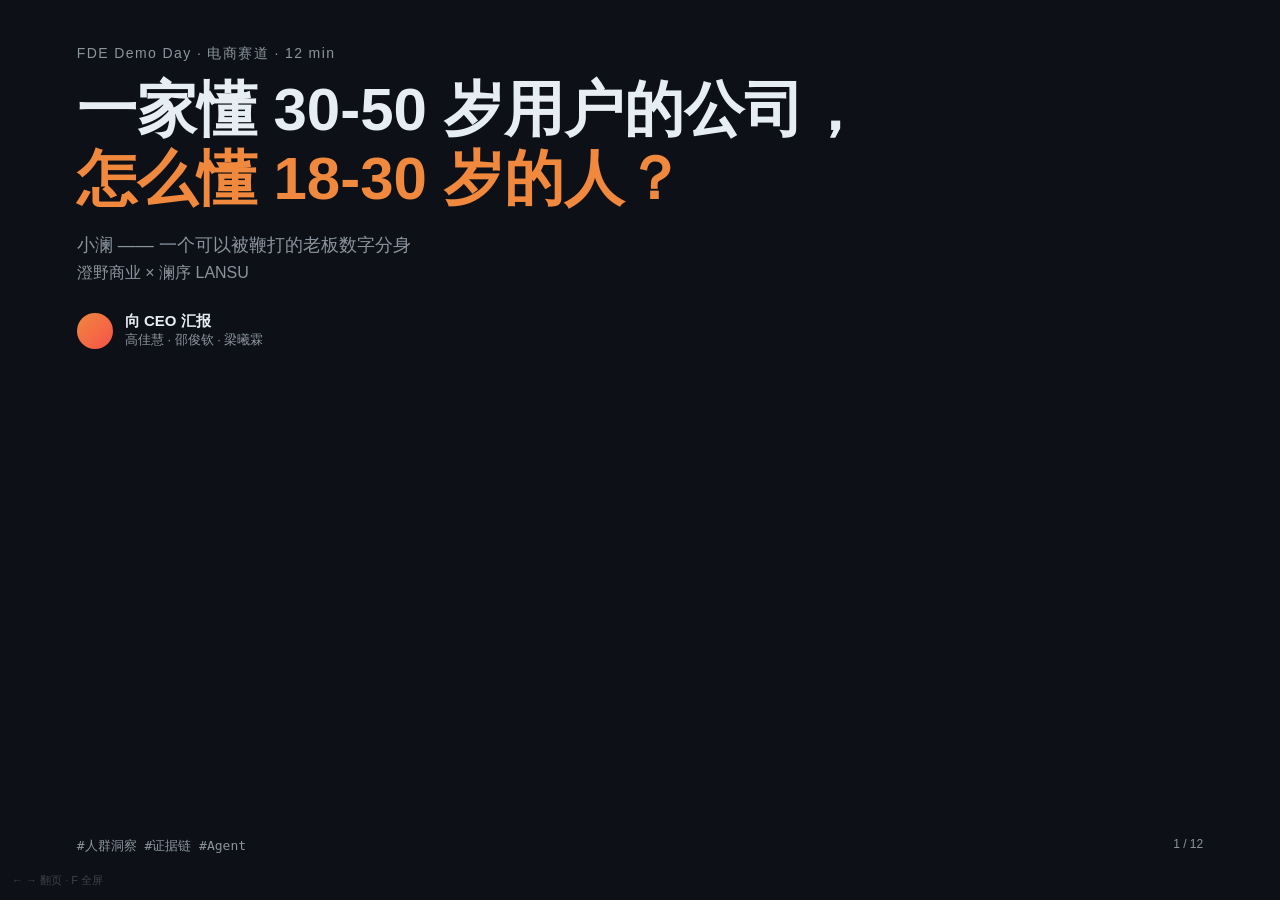
==== PPT/index.html @ 9f9b94f8 "小澜 FDE 三面完整交付包 —— PPT + 架构图 + 演讲稿 + 采用与风险说明" ====
<!DOCTYPE html>
<html lang="zh-CN">
<head>
<meta charset="utf-8">
<meta name="viewport" content="width=device-width,initial-scale=1">
<title>小澜 · Demo Day</title>
<style>
*,*::before,*::after{box-sizing:border-box;margin:0;padding:0}
:root{--bg:#0d1117;--surface:rgba(255,255,255,0.03);--border:rgba(255,255,255,0.12);--text:#e6edf3;--text2:#8b949e;--accent:#f0883e;--red:#f85149;--green:#3fb950;--blue:#58a6ff;--purple:#bc8cff;--grad:linear-gradient(135deg,#f0883e,#f85149)}
html,body{height:100%;overflow:hidden;font-family:-apple-system,"Microsoft YaHei",sans-serif}
body{background:var(--bg);color:var(--text)}
.deck{width:100vw;height:100vh;overflow:hidden}
.slide{width:100vw;height:100vh;display:flex;flex-direction:column;justify-content:center;padding:5vh 6vw;display:none}
.slide.active{display:flex}
.kicker{font-size:14px;color:var(--text2);letter-spacing:0.1em;margin-bottom:12px}
.h1{font-size:clamp(32px,5vw,60px);line-height:1.15;font-weight:800}
.h2{font-size:clamp(28px,4vw,48px);line-height:1.25;font-weight:700}
.lede{font-size:18px;color:var(--text2)}
.accent{color:var(--accent)}
.mt-s{margin-top:12px}.mt-m{margin-top:20px}.mt-l{margin-top:32px}
.mono{font-family:"SF Mono",Consolas,monospace;font-size:13px}
.stack{display:flex;flex-direction:column;gap:12px}
.grid{display:grid;gap:16px}.g2{grid-template-columns:1fr 1fr}.g3{grid-template-columns:1fr 1fr 1fr}
.card{background:var(--surface);border:1px solid var(--border);border-radius:10px;padding:16px 18px}
.card-accent{border-color:rgba(240,136,62,0.25);background:rgba(240,136,62,0.04)}
.card h4{font-size:16px;margin-bottom:6px;color:var(--accent)}
.dim{font-size:14px;color:var(--text2);line-height:1.6}
.rule-row{display:flex;gap:14px;align-items:flex-start}
.rule-row .num{flex-shrink:0;width:32px;height:32px;border-radius:8px;display:flex;align-items:center;justify-content:center;font-weight:700;font-size:14px;background:rgba(255,255,255,0.06);color:var(--text)}
.rule-row .num.red{background:rgba(248,81,73,0.15);color:var(--red)}
.rule-row .num.blue{background:rgba(88,166,255,0.15);color:var(--blue)}
.rule-row .num.green{background:rgba(63,185,80,0.15);color:var(--green)}
.rule-row .num.purple{background:rgba(188,140,255,0.15);color:var(--purple)}
.rule-row .num.orange{background:rgba(240,136,62,0.15);color:var(--accent)}
.rule-row b{font-size:15px;display:block;margin-bottom:2px}
.feature-row{display:flex;gap:12px;align-items:flex-start;margin-bottom:14px}
.feature-row .num{flex-shrink:0;width:28px;height:28px;border-radius:7px;display:flex;align-items:center;justify-content:center;font-weight:700;font-size:13px;background:rgba(255,255,255,0.06);color:var(--text)}
.num.blue{background:rgba(88,166,255,0.15);color:var(--blue)}.num.green{background:rgba(63,185,80,0.15);color:var(--green)}.num.orange{background:rgba(240,136,62,0.15);color:var(--accent)}.num.purple{background:rgba(188,140,255,0.15);color:var(--purple)}
.speaker{display:flex;align-items:center;gap:12px;margin-top:28px;font-size:15px}
.speaker .av{width:36px;height:36px;border-radius:50%;background:var(--grad)}
.speaker span{display:block;font-size:13px;color:var(--text2)}
.deck-footer{display:flex;justify-content:space-between;font-size:12px;color:var(--text2);margin-top:auto;padding-top:20px}
.code-block{background:rgba(255,255,255,0.04);border:1px solid var(--border);border-radius:8px;padding:14px 18px;font-family:"SF Mono",Consolas,monospace;font-size:12px;line-height:1.7;color:var(--text2)}
.code-block .comment{color:var(--text-3)}
.nav-hint{position:fixed;bottom:12px;left:12px;font-size:11px;color:rgba(255,255,255,0.2);z-index:100;pointer-events:none}
.pipe-box{display:inline-block;padding:5px 10px;border-radius:6px;font-size:11px;font-weight:600;white-space:nowrap}
thead th{text-align:left;padding:6px 10px;border-bottom:1px solid var(--border);font-size:12px;color:var(--text2)}
tbody td{padding:6px 10px;border-bottom:1px solid rgba(255,255,255,0.06);font-size:14px;vertical-align:top}
</style>
</head>
<body>
<div class="deck">

<!-- P1 -->
<section class="slide active" id="s1">
<p class="kicker">FDE Demo Day · 电商赛道 · 12 min</p>
<h1 class="h1">一家懂 30-50 岁用户的公司，<br><span class="accent">怎么懂 18-30 岁的人？</span></h1>
<p class="lede mt-m">小澜 —— 一个可以被鞭打的老板数字分身</p>
<p class="lede" style="font-size:16px;margin-top:6px">澄野商业 × 澜序 LANSU</p>
<div class="speaker"><div class="av"></div><div><b>向 CEO 汇报</b><span>高佳慧 · 邵俊钦 · 梁曦霖</span></div></div>
<div class="deck-footer"><span class="mono">#人群洞察 #证据链 #Agent</span><span>1 / 12</span></div>
</section>

<!-- P2 -->
<section class="slide" id="s2">
<p class="kicker">01 · 我们看到问题</p>
<h2 class="h2">不是缺数据，<br>是<span class="accent">现有方法没法把信息变成判断</span></h2>
<div class="stack mt-l">
<div class="rule-row"><span class="num red">01</span><div><b>经验型判断无法验证</b><p class="dim">开会时有人说"我刷抖音感觉年轻人喜欢这样"，另一个人说"我觉得不是"。讨论到此结束——没有证据，谁声音大谁赢。</p></div></div>
<div class="rule-row"><span class="num red">02</span><div><b>散落数据串不起来</b><p class="dim">M1 说退款 47%，M2 说年轻人曝光只占 15.5%，M3 说尺码问题最多——但三件事分散在不同部门的表格里，口径还不统一。没人把它们放在一起看。</p></div></div>
<div class="rule-row"><span class="num red">03</span><div><b>没有反馈机制</b><p class="dim">今天做的判断——"年轻人应该喜欢这个款式"——对了还是错了？三个月后没人回头验证。下一次开会还是靠感觉。</p></div></div>
</div>
<p class="mono mt-m" style="color:var(--accent)">CEO 直接给了我们三种死法：不能只画画像 / 不能做聊天机器人 / 不能增加录入负担</p>
<div class="deck-footer"><span class="mono">#问题定义</span><span>2 / 12</span></div>
</section>

<!-- P3 -->
<section class="slide" id="s3">
<p class="kicker">02 · 三个事实</p>
<h2 class="h2">数据里已经写着答案，<br>只是<span class="accent">没人把它们串起来</span></h2>
<div class="stack mt-l">
<div class="rule-row"><span class="num red">01</span><div><b>触达错配</b><span class="mono"> · M2 · F 事实</span><p class="dim">24 场直播，18-30 岁仅占曝光 <strong>15.5%</strong>，18-24 岁 TGI <strong>0.27</strong>（最低 0.17）。TGI 是人群偏好指数，1.0 是平均水平——0.27 就是严重偏低。整条流量链路朝成熟人群倾斜。</p></div></div>
<div class="rule-row"><span class="num red">02</span><div><b>直播高退款源于期待错位</b><span class="mono"> · M1-05 + M3 · I 推断</span><p class="dim">6 月退款金额率 <strong>47%</strong>，直播占退款 <strong>68%</strong>。客服原声："视频双肩带、链接单肩带""有点凸点""穿身上闷"——期待错位写在原话里。M3 是人工样本不是全量，所以标 I。</p></div></div>
<div class="rule-row"><span class="num red">03</span><div><b>专家最担心 AI 胡说</b><span class="mono"> · M5 · H 假设</span><p class="dim">五位内部专家几乎全部关注 AI 可靠性——他们也互相冲突。这条直接决定了我们的架构：<strong>校验层不是可选项，是必选项。专家观点进假设库，不进规则层。</strong></p></div></div>
</div>
<p class="mono mt-s" style="font-size:12px;color:var(--text2)">F=事实 · I=推断 · H=假设 —— 每个数字都标了证据等级，这是和"刷抖音感觉"的区别</p>
<div class="deck-footer"><span class="mono">#数据事实</span><span>3 / 12</span></div>
</section>

<!-- P4 Demo -->
<section class="slide" id="s4">
<p class="kicker">03 · Live Demo</p>
<div style="display:flex;align-items:center;justify-content:center;height:70vh;text-align:center">
<div>
<h2 class="h2" style="font-size:clamp(44px,5.6vw,72px);line-height:1.2">把文件拖给老板<br><span class="accent">三分钟后拿到一张</span><br>可直接发群的观点卡</h2>
<p class="lede" style="font-size:22px;color:var(--accent);margin-top:28px">每一步都能点回原表哪一行。</p>
</div>
</div>
<div class="deck-footer"><span class="mono">#LiveDemo</span><span>4 / 12</span></div>
</section>

<!-- P5 -->
<section class="slide" id="s5">
<p class="kicker">04 · 洞察 ① · 邵俊钦</p>
<h2 class="h2">年轻人在哪？<br><span class="accent">没在我们这。</span></h2>
<div class="grid g2 mt-l">
<div><div class="card card-accent"><h4>🔴 高置信度</h4><p class="dim">M2 24 场全量人群画像 + M1 千川投放，两个独立来源交叉验证。</p></div>
<div class="card mt-s"><h4>📊 核心数字</h4><p class="dim">18-30 岁曝光仅占 <strong>15.5%</strong> · 18-24 TGI <strong>0.27</strong>（最低 0.17）<br>TGI = 人群偏好指数，1.0 是平均水平，0.27 = 严重偏低<br>千川投放 31-40 岁占计划数 62% · 整条链路朝成熟人群倾斜</p></div></div>
<div><div class="card card-accent"><h4>⚠️ 两个前提</h4><p class="dim">① M2 三组人群不嵌套，不能相除算转化率——"看到了没转化"这件事暂时说不了<br>② 仅 6 月单月快照，长期规律待验证</p></div>
<div class="card mt-s"><h4>👤 人判断什么</h4><p class="dim"><strong style="color:var(--accent)">到底是投放定向没打到年轻人，还是内容本身人家压根不感兴趣？</strong></p><p class="dim">数据能告诉你"够不着"，怎么够着——调投放还是改内容——得你自己拿主意。</p></div></div>
</div>
<div class="deck-footer"><span class="mono">#洞察①</span><span>5 / 12</span></div>
</section>

<!-- P6 -->
<section class="slide" id="s6">
<p class="kicker">05 · 洞察 ② · 邵俊钦</p>
<h2 class="h2"><span class="accent">货不对板</span>，<br>不是货不行。</h2>
<div class="grid g2 mt-l">
<div><div class="card card-accent"><h4>🟡 中置信度</h4><p class="dim">M1-05 + M3 人工月报 + M4 工单，三个来源方向一致。客服侧文本是人工抽样，样本量有限。</p></div>
<div class="card mt-s"><h4>📊 核心数字</h4><p class="dim">退款金额率 <strong>47%</strong> · 直播占退款 <strong>68%</strong><br>商品+尺码占工单 <strong>66.8%</strong> · 仓库工单仅 11% 环比无变化<br>客服原声："和图片不一样""杯型不合适""穿身上闷"</p></div></div>
<div><div class="card card-accent"><h4>⚠️ 硬边界</h4><p class="dim">0.82% 工单关联率 ≠ 退款责任率<br>M4 商品行粒度 ≠ 订单数——统计强制走 <span class="mono">COUNT DISTINCT 主订单号</span><br>缺关键数据：退款订单 × 原因 × SKU 交叉关联</p></div>
<div class="card mt-s"><h4>👤 人判断什么</h4><p class="dim"><strong style="color:var(--accent)">功能性缺陷 → 改产品。尺码认知偏差 → 改详情页。</strong></p><p class="dim">数据能帮你定位到"尺码问题是大头"，具体动哪个、怎么动——得你来判断。</p></div></div>
</div>
<div class="deck-footer"><span class="mono">#洞察②</span><span>6 / 12</span></div>
</section>

<!-- P7 -->
<section class="slide" id="s7">
<p class="kicker">06 · 洞察 ③ · 邵俊钦</p>
<h2 class="h2">M1 到 M5 每份材料都埋了坑，<br>我们的应对：<span class="accent">把坑焊死在代码里</span></h2>
<div class="stack mt-l">
<div class="rule-row"><span class="num red">M2</span><div><b>三组人群不嵌套，谁除谁报错</b><span class="mono"> → ForbiddenCalculationError</span></div></div>
<div class="rule-row"><span class="num red">M4</span><div><b>商品行 ≠ 订单数</b><span class="mono"> → COUNT DISTINCT 主订单号</span></div></div>
<div class="rule-row"><span class="num red">M1</span><div><b>口径不一致</b><span class="mono"> → metrics.yaml 分模块定义，异常进 excluded 表</span></div></div>
<div class="rule-row"><span class="num red">M3</span><div><b>人工样本</b><span class="mono"> → sample_only，不允许出比率</span></div></div>
<div class="rule-row"><span class="num red">M5</span><div><b>专家互相打架</b><span class="mono"> → 28 个指标，零个引用 M5</span></div></div>
</div>
<p class="lede mt-l" style="text-align:center;font-size:22px;color:var(--accent)">最开始让 LLM 直接读数据，它自己偷偷做了跨组相除。<br>发现之后没有调 prompt——<strong>改了架构。</strong><br><br>外包调 prompt，FDE 改架构。</p>
<div class="deck-footer"><span class="mono">#洞察③</span><span>7 / 12</span></div>
</section>

<!-- P8 -->
<section class="slide" id="s8">
<p class="kicker">07 · 架构 · 梁曦霖</p>
<h2 class="h2"><span class="accent">AI 原生</span>架构：宁可少说，不可错说</h2>
<div class="stack mt-l" style="gap:10px">
<div style="display:flex;align-items:center;justify-content:center;gap:6px;flex-wrap:wrap;font-size:11px;margin-bottom:12px">
<span class="pipe-box" style="background:rgba(88,166,255,0.15);border:1px solid rgba(88,166,255,0.3);color:var(--blue)">M1-M5 预置</span><span style="color:var(--text2)">→</span>
<span class="pipe-box" style="background:rgba(63,185,80,0.15);border:1px solid rgba(63,185,80,0.3);color:var(--green)">DuckDB 证据库</span><span style="color:var(--text2)">→</span>
<span class="pipe-box" style="background:rgba(188,140,255,0.15);border:1px solid rgba(188,140,255,0.3);color:var(--purple)">Agent 5工具 ≤3轮</span><span style="color:var(--text2)">→</span>
<span class="pipe-box" style="background:rgba(248,81,73,0.15);border:1px solid rgba(248,81,73,0.3);color:var(--red)">validator 四条校验</span><span style="color:var(--text2)">→</span>
<span class="pipe-box" style="background:rgba(255,255,255,0.08);border:1px solid rgba(255,255,255,0.2)">观点卡</span>
</div>
<div style="text-align:center;font-size:11px;color:var(--text2);margin-bottom:10px">用户拖入文件 → parse_excel 即时解析 → 会话临时库（LLM 不碰原始行）</div>
<div class="grid g3" style="gap:8px">
<div class="card card-accent" style="padding:12px"><h4 style="font-size:13px;margin:0 0 6px 0">三道硬约束</h4><p class="dim" style="font-size:11px;line-height:1.6;margin:0">① 数字由代码算，LLM 不碰计算器<br>② LLM 只见摘要和聚合，不见原始行<br>③ 无证据不输出——ID 不存在就丢弃</p></div>
<div class="card card-accent" style="padding:12px"><h4 style="font-size:13px;margin:0 0 6px 0">五种降级</h4><p class="dim" style="font-size:11px;line-height:1.6;margin:0">API 挂 → 模板卡片<br>表缺失 → 不生成 + 列缺什么<br>全被丢 → 原始异常列表<br>超范围 → "当前数据无法回答"<br>链路崩 → "系统出错，再试一次"</p></div>
<div class="card card-accent" style="padding:12px"><h4 style="font-size:13px;margin:0 0 6px 0">AI 原生，不是边缘贴皮</h4><p class="dim" style="font-size:11px;line-height:1.6;margin:0">AI 进核心分析链路——选题和归因<br>不是客服，不是文案<br>数据流围绕 AI 能力边界重切<br>边缘型短期没事，长期附庸</p></div>
</div>
</div>
<div class="deck-footer"><span class="mono">#架构</span><span>8 / 12</span></div>
</section>

<!-- P9 -->
<section class="slide" id="s9">
<p class="kicker">08 · 人机分工 · 高佳慧</p>
<h2 class="h2">代码算数，<span class="accent">AI 说话，人做决定</span></h2>
<div class="grid g2 mt-l">
<div>
<table style="width:100%;border-collapse:collapse;font-size:15px;line-height:2">
<tr style="border-bottom:1px solid rgba(255,255,255,0.1)"><td style="padding:8px 0;color:var(--text2)">数据清洗 / 口径对齐</td><td style="padding:8px 0;text-align:right"><strong style="color:var(--green)">代码</strong></td></tr>
<tr style="border-bottom:1px solid rgba(255,255,255,0.1)"><td style="padding:8px 0;color:var(--text2)">指标计算（28 个指标）</td><td style="padding:8px 0;text-align:right"><strong style="color:var(--green)">代码</strong></td></tr>
<tr style="border-bottom:1px solid rgba(255,255,255,0.1)"><td style="padding:8px 0;color:var(--text2)">异常检测 / 证据校验</td><td style="padding:8px 0;text-align:right"><strong style="color:var(--green)">代码</strong></td></tr>
<tr style="border-bottom:1px solid rgba(255,255,255,0.1)"><td style="padding:8px 0;color:var(--text2)">置信度定级（AI 只能下调）</td><td style="padding:8px 0;text-align:right"><strong style="color:var(--green)">代码打底</strong></td></tr>
<tr style="border-bottom:1px solid rgba(255,255,255,0.1)"><td style="padding:8px 0;color:var(--text2)">选题 / 归因 / 措辞</td><td style="padding:8px 0;text-align:right"><strong style="color:var(--purple)">AI</strong></td></tr>
<tr><td style="padding:8px 0;color:var(--accent);font-size:16px"><strong>最终经营决策</strong></td><td style="padding:12px 0;text-align:right;font-size:16px"><strong style="color:var(--accent)">业务人员</strong></td></tr>
</table>
</div>
<div><div class="card card-accent"><h4>设计的底线</h4><p class="dim" style="font-size:15px;line-height:1.8">做 AI 数据产品，最怕的不是没输出——<strong>是瞎输出。</strong><br>LLM 永不碰原始数据行<br>AI 的每个数字都来自代码计算<br>校验不通过 → 直接丢弃 + 透明计数</p></div>
<p class="mono mt-m" style="font-size:13px;color:var(--accent);text-align:center">原则四个字：宁可少说，不可错说</p></div>
</div>
<div class="deck-footer"><span class="mono">#人机分工</span><span>9 / 12</span></div>
</section>

<!-- P10 -->
<section class="slide" id="s10">
<p class="kicker">09 · 采用 + 加分项 · 高佳慧</p>
<h2 class="h2">一步，零录入，可发群<br><span class="accent">+ 一条待验证的年轻人群假设</span></h2>
<div class="grid g2 mt-l">
<div><div class="card card-accent" style="padding:12px 16px;margin-bottom:6px"><h4 style="font-size:14px;margin:0">① 1 步操作</h4><p class="dim" style="font-size:13px;margin:2px 0 0 0">从资源管理器拖文件到老板身上。零录入。</p></div>
<div class="card card-accent" style="padding:12px 16px;margin-bottom:6px"><h4 style="font-size:14px;margin:0">② 1 张观点卡，直接复制发群</h4><p class="dim" style="font-size:13px;margin:2px 0 0 0">深度一两分钟 / 快速几十秒。工作历史落盘，关掉重启还在。</p></div>
<div class="card card-accent" style="padding:12px 16px;margin-bottom:6px"><h4 style="font-size:14px;margin:0">③ 鞭子 = 用户可控的速度选择</h4><p class="dim" style="font-size:13px;margin:2px 0 0 0">深度~28 次工具调用 vs 快速腰斩。真的改 thinking 参数。</p></div>
<div class="card" style="padding:12px 16px;border:1px dashed rgba(255,255,255,0.2)"><h4 style="font-size:14px;margin:0;color:var(--accent)">改变了什么数字</h4><p class="dim" style="font-size:13px;margin:2px 0 0 0">决策准备时间：30 分钟手动翻表 → 拖文件等一两分钟。<strong style="color:var(--accent)">缩短 90%。</strong></p></div></div>
<div><div class="card card-accent" style="border:2px dashed rgba(255,255,255,0.25);background:rgba(255,255,255,0.02)">
<div style="display:flex;align-items:center;gap:8px;margin-bottom:8px"><span style="background:rgba(255,255,255,0.1);padding:2px 10px;border-radius:4px;font-size:12px;font-weight:700">⚪ 待验证</span><span style="font-size:11px;color:var(--text2)">低置信度 · 跨品牌外推</span></div>
<h4 style="font-size:16px;margin:0 0 8px 0">★ 年轻人群对内衣的核心诉求<br>与成熟人群存在结构性差异</h4>
<p class="dim" style="font-size:13px;line-height:1.7;margin:0">M3 客户原声中"透气""无痕""大胸显小"高频出现，在成熟品牌数据中不突出。<br>M5 内容策略专家与产品专家判断存在冲突——内容侧强调穿搭表达，产品侧强调功能支撑。<br><strong>冲突观点并列呈现，不替专家选边站。</strong><br>新品牌 LANSU 无任何内部数据——仅作假设，不得作为决策依据。</p>
</div></div>
</div>
<div class="deck-footer"><span class="mono">#采用</span><span>10 / 12</span></div>
</section>

<!-- P11 -->
<section class="slide" id="s11">
<p class="kicker">10 · 风险与缺口 · 高佳慧</p>
<h2 class="h2">48 小时，暴露了<span class="accent">三个还没解决的问题</span></h2>
<div class="grid g2 mt-l" style="grid-template-columns:1.3fr 0.7fr">
<div>
<h4 style="color:var(--accent);margin:0 0 10px 0">我们需要客户补充</h4>
<div class="card" style="padding:10px 14px;margin-bottom:5px"><p class="dim" style="font-size:12px;margin:0">① M6 数据口径、更新频率、权限 —— <strong style="color:var(--accent)">最优先</strong><br><span style="font-size:11px;color:var(--text2)">→ 决定这个工具能不能活过两个月。打通自动化更新，不再靠人工导 Excel。</span></p></div>
<div class="card" style="padding:10px 14px;margin-bottom:5px"><p class="dim" style="font-size:12px;margin:0">② 新品牌 LANSU 成交 / 投放 / 人群数据<br><span style="font-size:11px;color:var(--text2)">→ 年轻人群结论不再靠跨品牌外推，从"待验证"升级为可核验洞察。</span></p></div>
<div class="card" style="padding:10px 14px;margin-bottom:5px"><p class="dim" style="font-size:12px;margin:0">③ M3 全量客服对话 + 直播弹幕 + 评论原文<br><span style="font-size:11px;color:var(--text2)">→ 从人工样本升级为全量分析，尺码问题真实权重可量化。</span></p></div>
<div class="card" style="padding:10px 14px"><p class="dim" style="font-size:12px;margin:0">④ 目标用户访谈 + 业务人员痛点访谈<br><span style="font-size:11px;color:var(--text2)">→ M5 专家冲突的判断，用真实用户声音来验证。Agent 输出嵌入真实工作流。</span></p></div>
</div>
<div>
<div style="border-left:3px solid var(--red);padding:16px 18px;background:rgba(248,81,73,0.06);border-radius:0 8px 8px 0">
<p style="font-size:18px;font-weight:700;color:var(--red);margin:0 0 4px 0">⚠ 最大风险</p>
<p class="dim" style="font-size:14px;line-height:1.7;margin:0">M6 数据目前靠人工每月导 Excel。<br>两个月后没人维护，系统成空壳。<br>采用做得再好，断供就什么都没了。</p>
</div>
</div>
</div>
<div class="deck-footer"><span class="mono">#风险与缺口</span><span>11 / 12</span></div>
</section>

<!-- P12 -->
<section class="slide" id="s12">
<p class="kicker">11 · 结尾</p>
<h2 class="h2">48 小时，从五份打架的脏表<br>到<span class="accent">每个数字都可追溯</span>的证据库</h2>
<div class="grid g2 mt-l">
<div class="card card-accent"><h4>我们交付了什么</h4><p class="dim" style="font-size:15px;line-height:1.8">✓ 可运行的桌宠 Agent<br>✓ 28 个指标的证据库<br>✓ 四条校验硬拦截<br>✓ 五种降级全部可跑<br>✓ 1 条待验证年轻人群假设</p></div>
<div class="card card-accent"><h4>下一步</h4><p class="dim" style="font-size:15px;line-height:1.8;color:var(--accent)"><strong>不是在电脑上优化 prompt——<br>是把小澜放到真实的周一早会现场，<br>让业务人员用真实问题撞它，<br>把反馈信号回流进系统。</strong></p><p class="dim" style="font-size:13px;margin-top:8px">这才是 FDE 和外包的真正区别。</p></div>
</div>
<p class="lede mt-l" style="text-align:center;font-size:20px">谢谢。欢迎提问。</p>
<div class="deck-footer"><span class="mono">#谢谢 · Q&A</span><span>12 / 12</span></div>
</section>

</div>

<div class="nav-hint">← → 翻页 · F 全屏</div>

<script>
let current = 0;
const slides = document.querySelectorAll('.slide');
const total = slides.length;

function show(index) {
  slides[current].classList.remove('active');
  current = (index + total) % total;
  slides[current].classList.add('active');
}

document.addEventListener('keydown', e => {
  if (e.key === 'ArrowRight' || e.key === 'ArrowDown' || e.key === ' ') { e.preventDefault(); show(current + 1); }
  if (e.key === 'ArrowLeft' || e.key === 'ArrowUp') { e.preventDefault(); show(current - 1); }
  if (e.key === 'f' || e.key === 'F') { document.body.requestFullscreen().catch(()=>{}); }
});
</script>
</body>
</html>
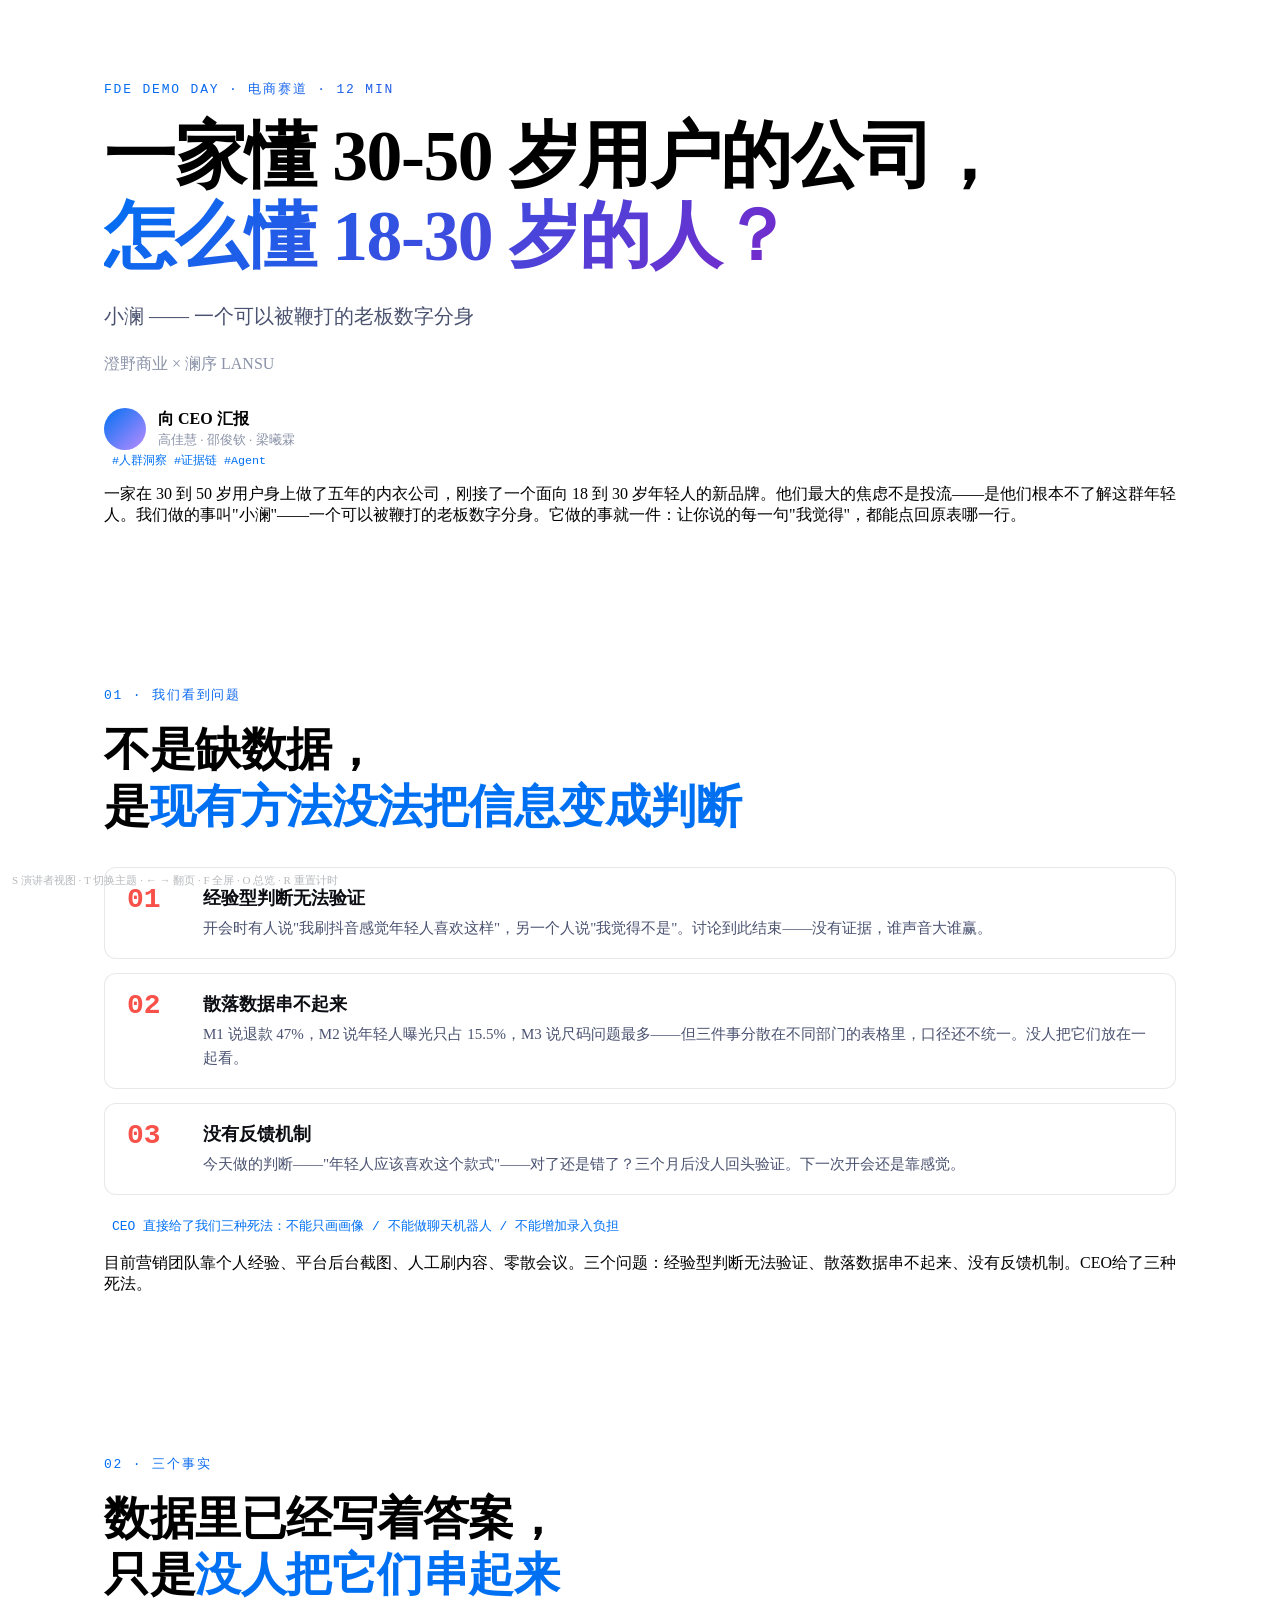
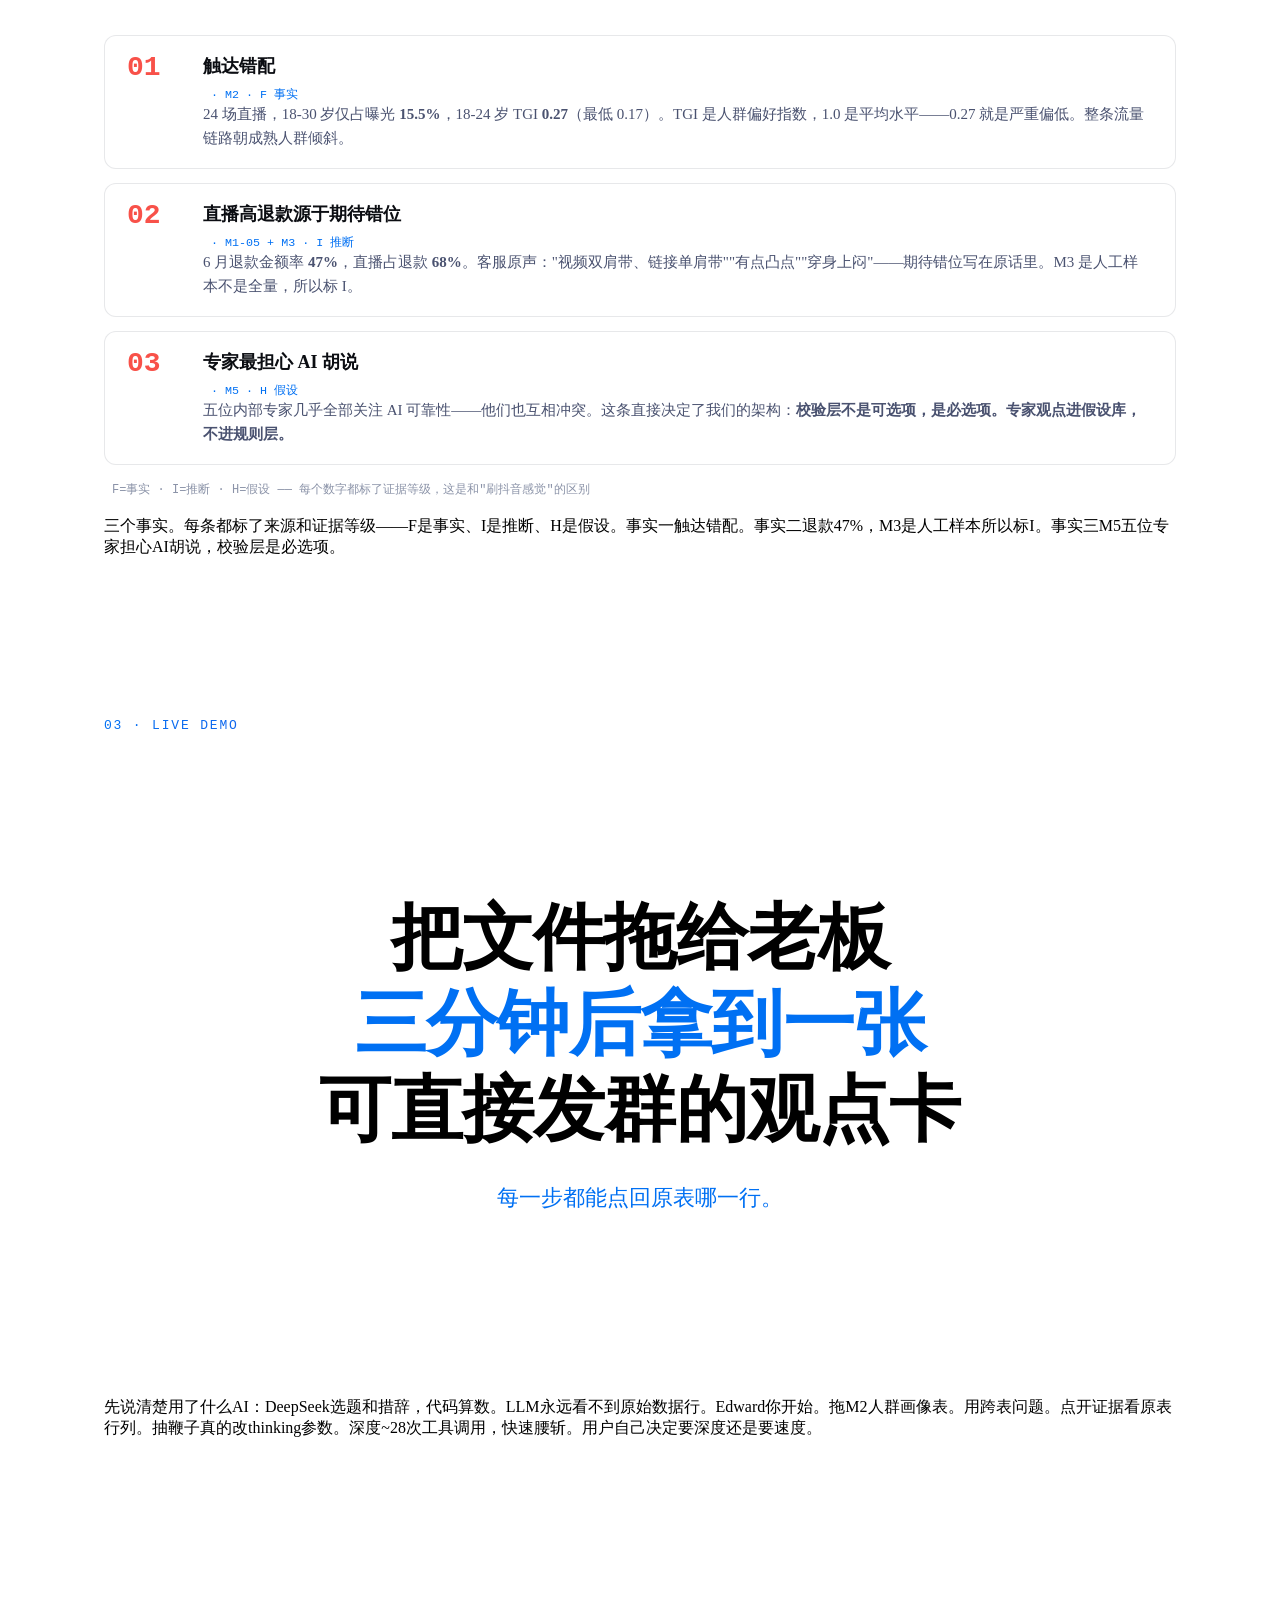
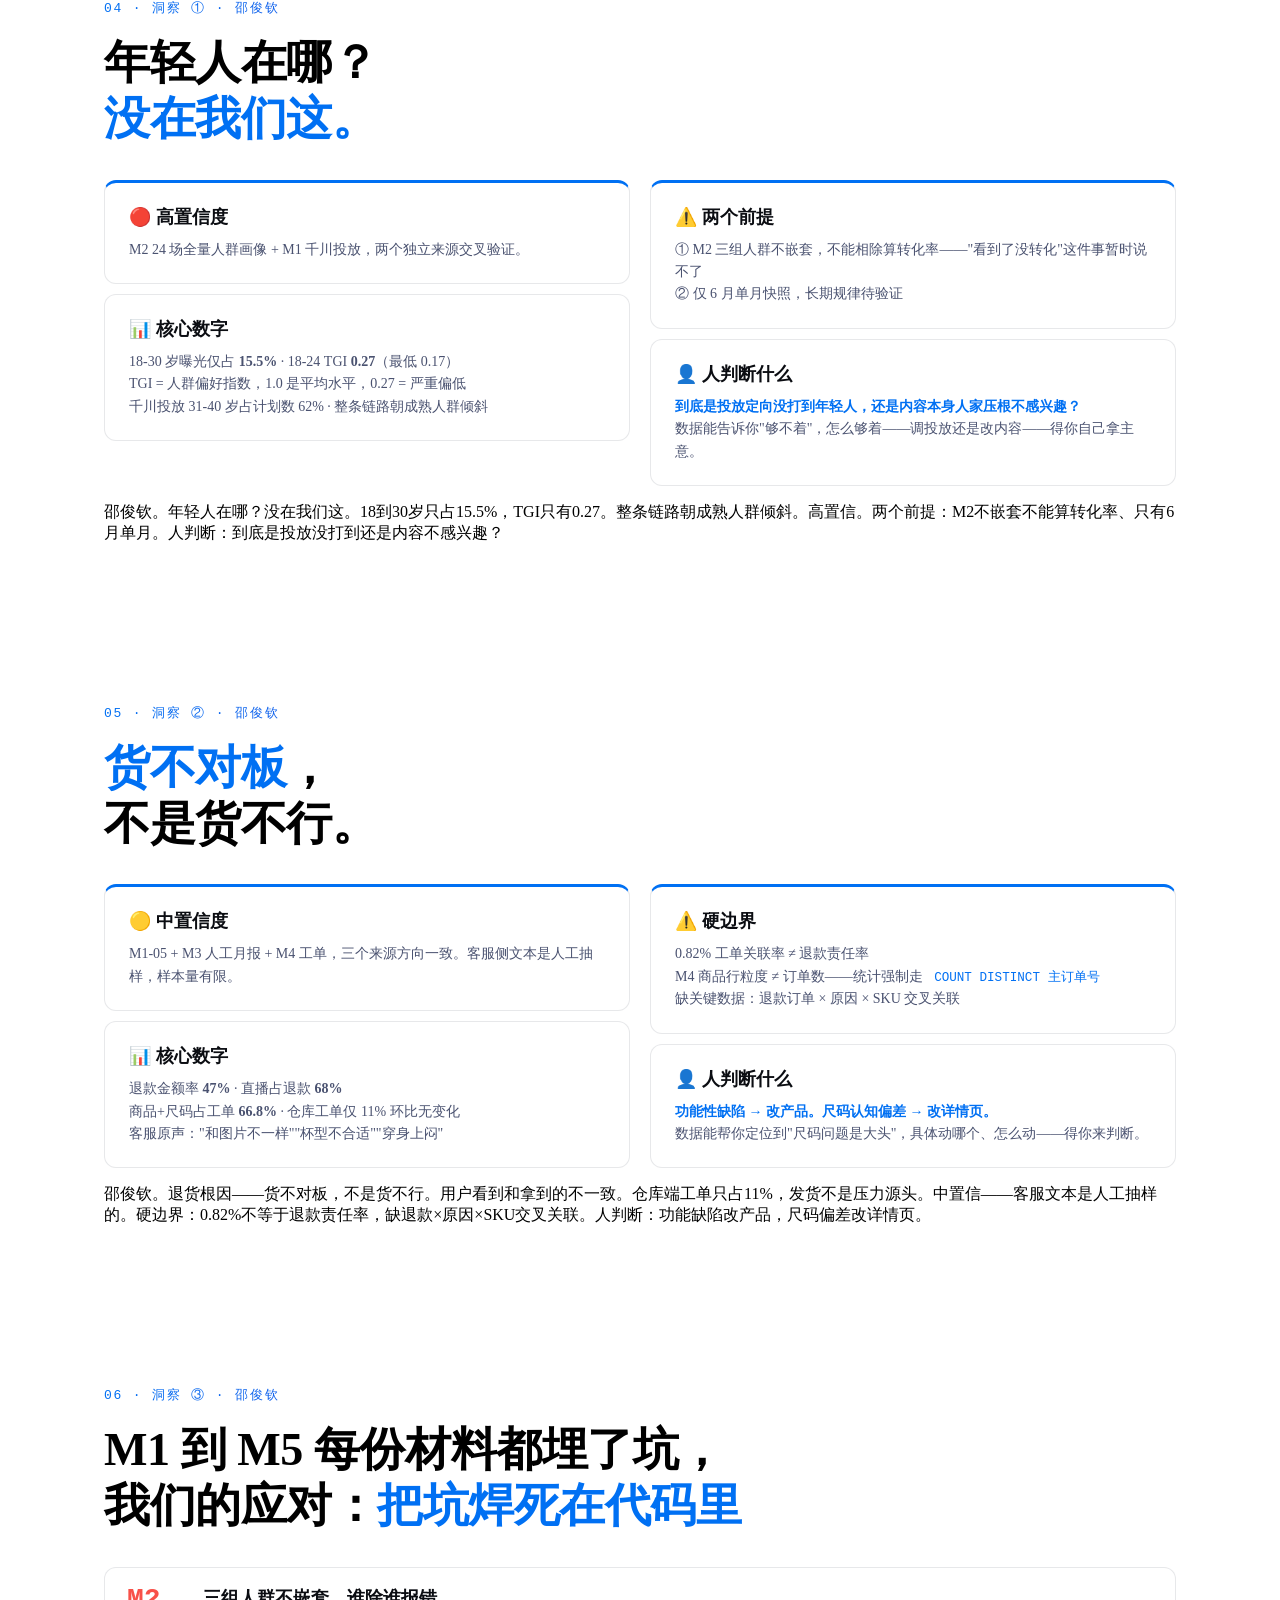
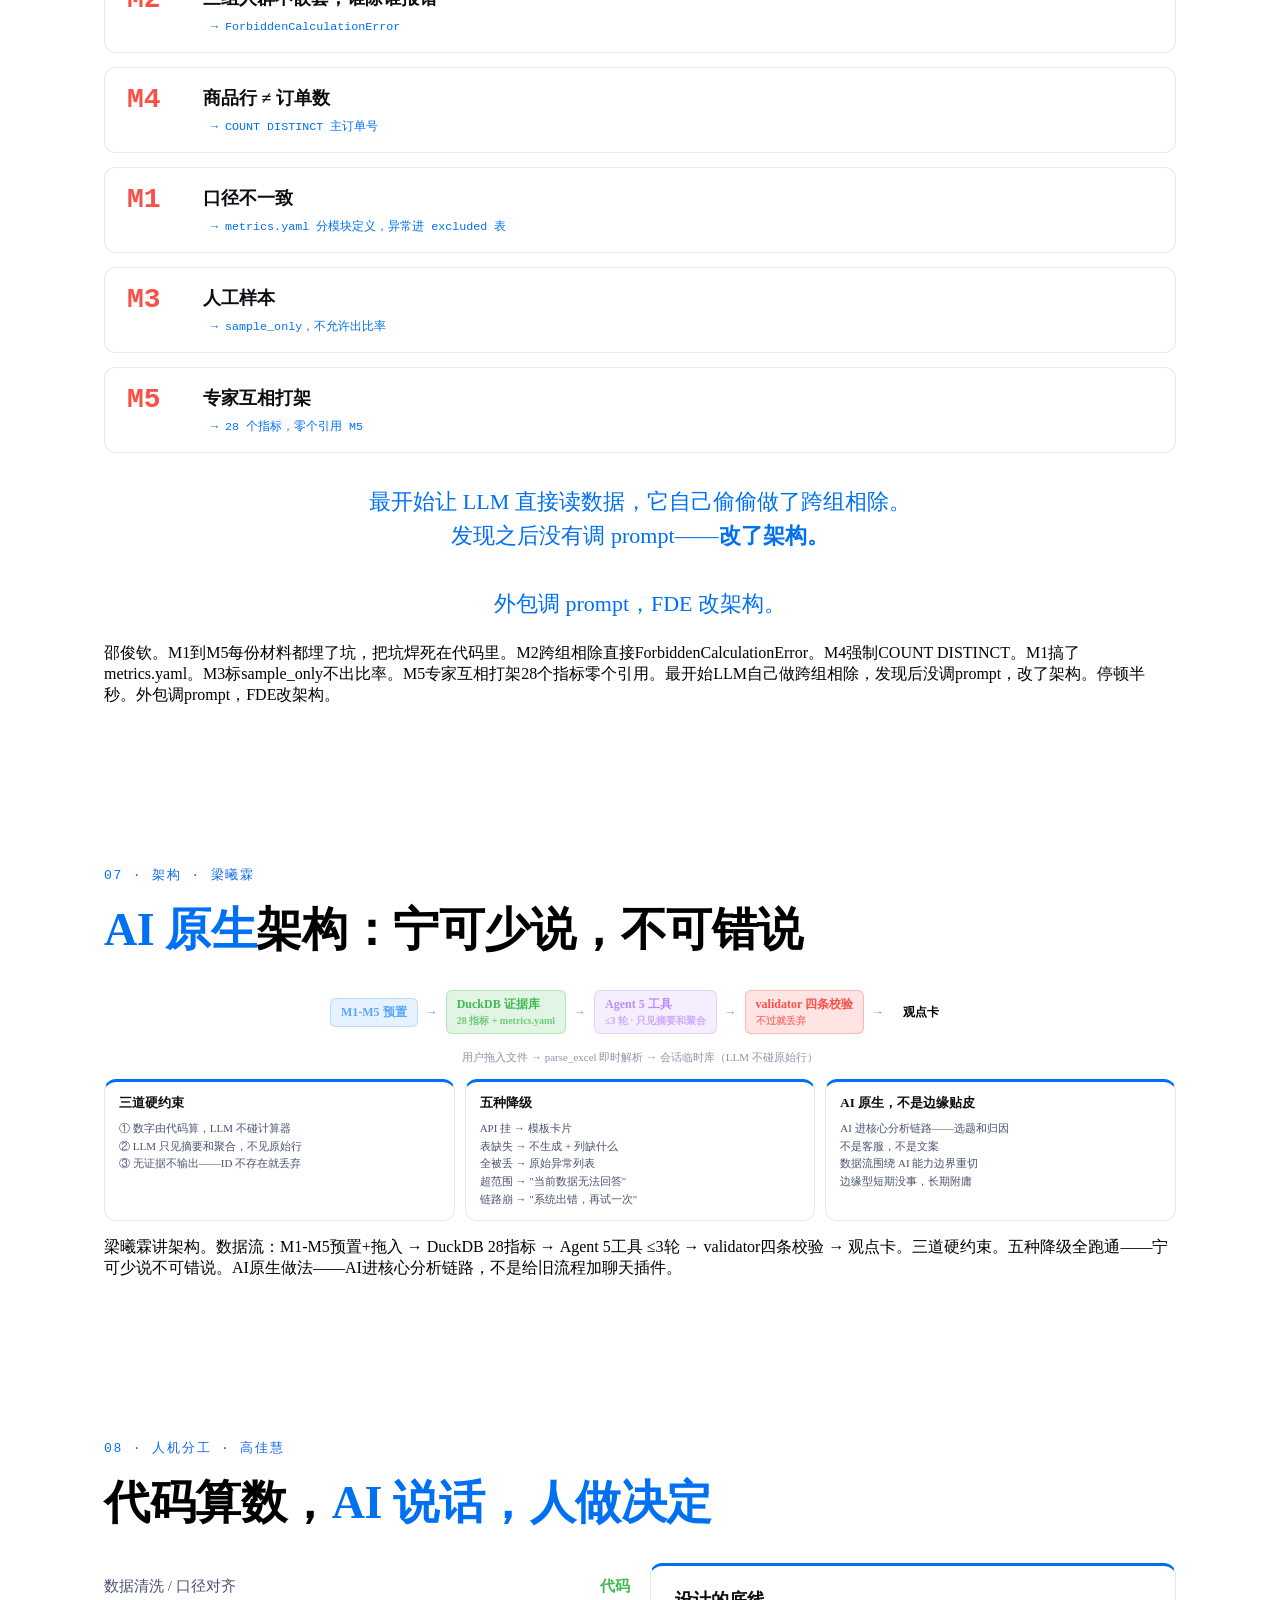
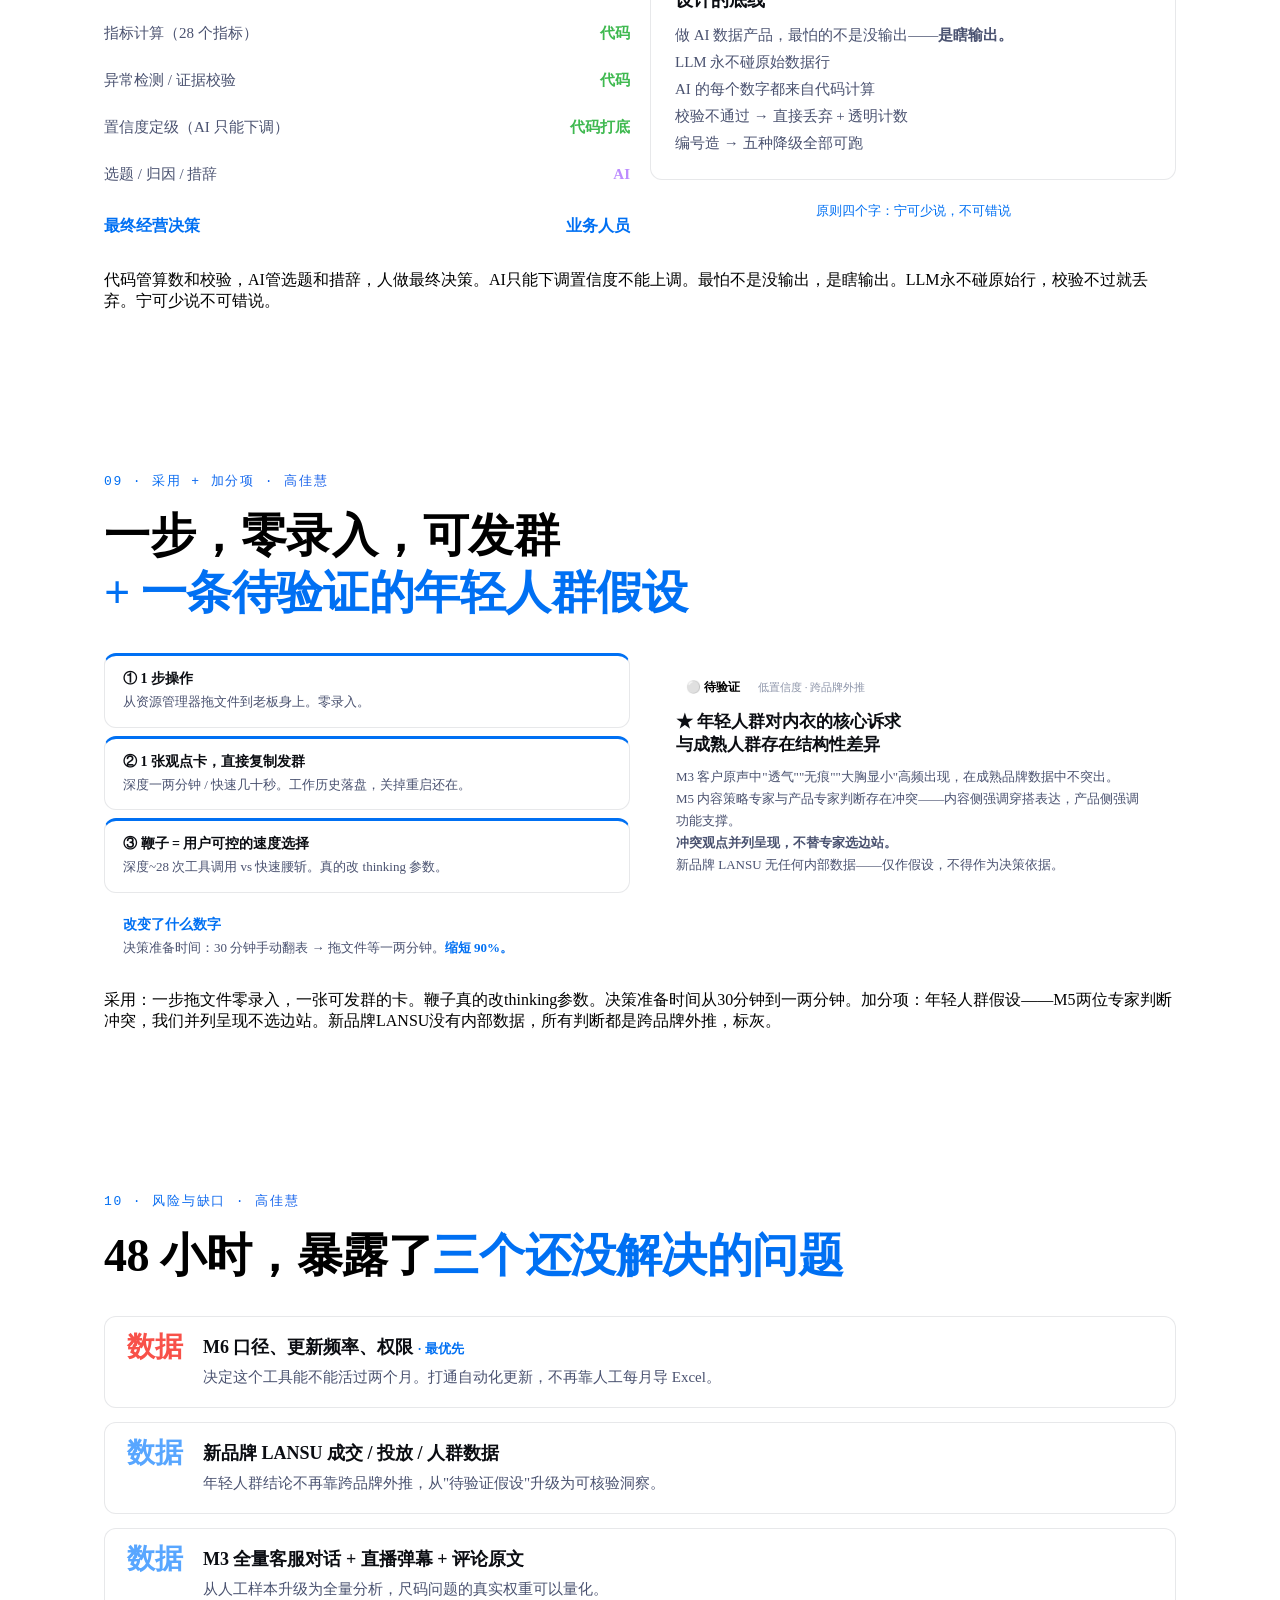
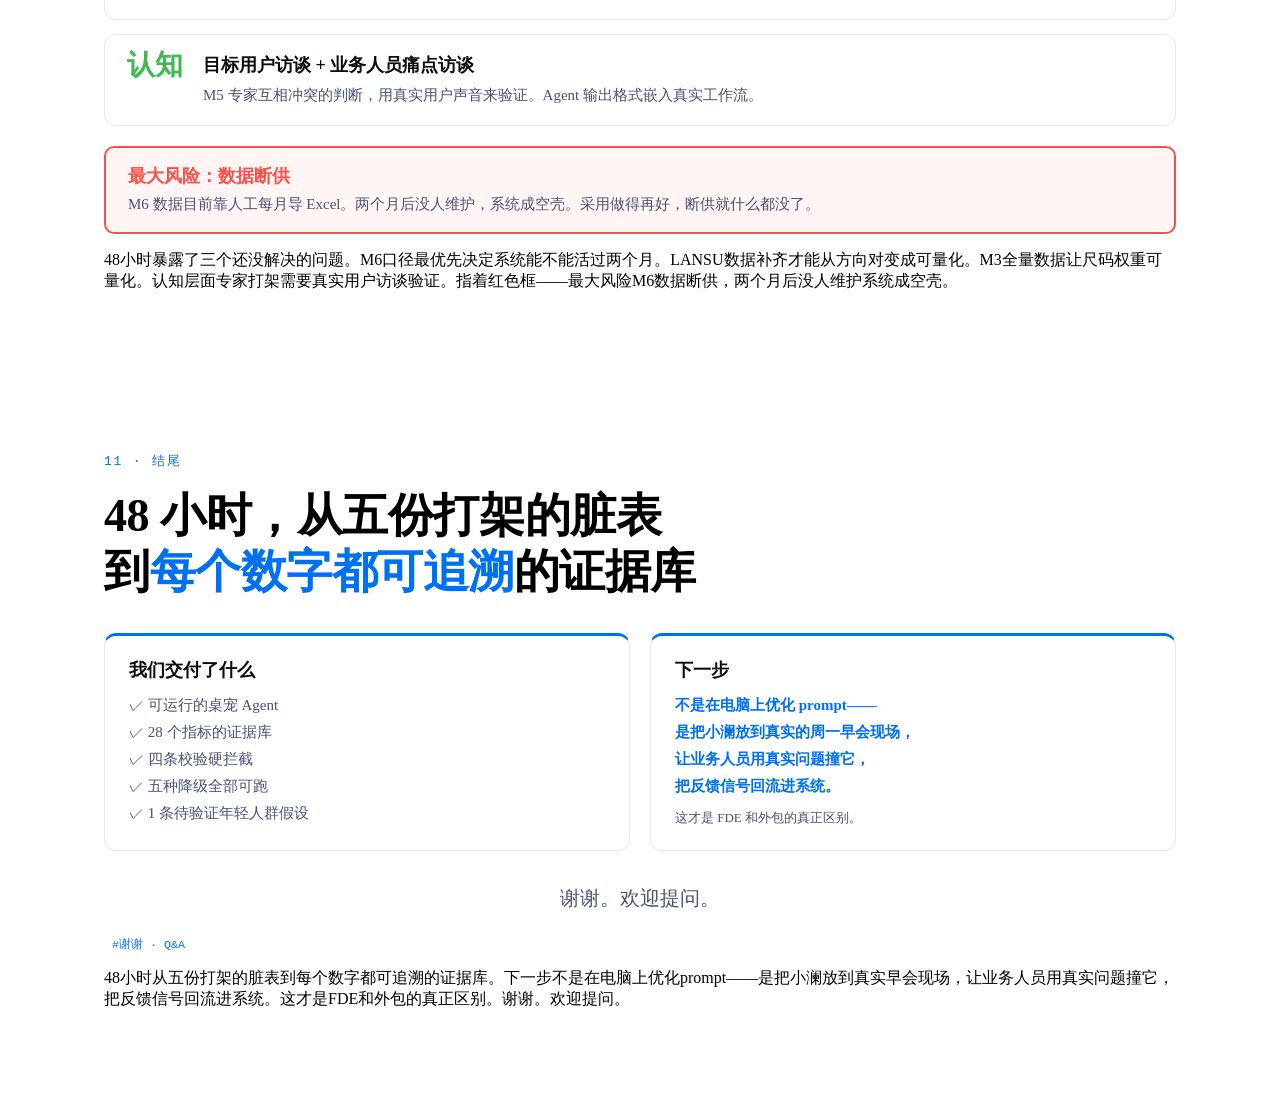
==== commit 5e7c19c9: "docs: 更新 PPT（Demo Day 版）与架构图 v4 - 架构图.html → 产品与技术架构图 v4 - PPT 整体替换：新增 style.css、animations、themes、独" ====
--- a/PPT/index.html
+++ b/PPT/index.html
@@ -1,68 +1,31 @@
 <!DOCTYPE html>
-<html lang="zh-CN">
+<html lang="zh-CN" data-themes="pitch-deck-vc,corporate-clean,minimal-white,swiss-grid">
 <head>
 <meta charset="utf-8">
 <meta name="viewport" content="width=device-width,initial-scale=1">
 <title>小澜 · Demo Day</title>
-<style>
-*,*::before,*::after{box-sizing:border-box;margin:0;padding:0}
-:root{--bg:#0d1117;--surface:rgba(255,255,255,0.03);--border:rgba(255,255,255,0.12);--text:#e6edf3;--text2:#8b949e;--accent:#f0883e;--red:#f85149;--green:#3fb950;--blue:#58a6ff;--purple:#bc8cff;--grad:linear-gradient(135deg,#f0883e,#f85149)}
-html,body{height:100%;overflow:hidden;font-family:-apple-system,"Microsoft YaHei",sans-serif}
-body{background:var(--bg);color:var(--text)}
-.deck{width:100vw;height:100vh;overflow:hidden}
-.slide{width:100vw;height:100vh;display:flex;flex-direction:column;justify-content:center;padding:5vh 6vw;display:none}
-.slide.active{display:flex}
-.kicker{font-size:14px;color:var(--text2);letter-spacing:0.1em;margin-bottom:12px}
-.h1{font-size:clamp(32px,5vw,60px);line-height:1.15;font-weight:800}
-.h2{font-size:clamp(28px,4vw,48px);line-height:1.25;font-weight:700}
-.lede{font-size:18px;color:var(--text2)}
-.accent{color:var(--accent)}
-.mt-s{margin-top:12px}.mt-m{margin-top:20px}.mt-l{margin-top:32px}
-.mono{font-family:"SF Mono",Consolas,monospace;font-size:13px}
-.stack{display:flex;flex-direction:column;gap:12px}
-.grid{display:grid;gap:16px}.g2{grid-template-columns:1fr 1fr}.g3{grid-template-columns:1fr 1fr 1fr}
-.card{background:var(--surface);border:1px solid var(--border);border-radius:10px;padding:16px 18px}
-.card-accent{border-color:rgba(240,136,62,0.25);background:rgba(240,136,62,0.04)}
-.card h4{font-size:16px;margin-bottom:6px;color:var(--accent)}
-.dim{font-size:14px;color:var(--text2);line-height:1.6}
-.rule-row{display:flex;gap:14px;align-items:flex-start}
-.rule-row .num{flex-shrink:0;width:32px;height:32px;border-radius:8px;display:flex;align-items:center;justify-content:center;font-weight:700;font-size:14px;background:rgba(255,255,255,0.06);color:var(--text)}
-.rule-row .num.red{background:rgba(248,81,73,0.15);color:var(--red)}
-.rule-row .num.blue{background:rgba(88,166,255,0.15);color:var(--blue)}
-.rule-row .num.green{background:rgba(63,185,80,0.15);color:var(--green)}
-.rule-row .num.purple{background:rgba(188,140,255,0.15);color:var(--purple)}
-.rule-row .num.orange{background:rgba(240,136,62,0.15);color:var(--accent)}
-.rule-row b{font-size:15px;display:block;margin-bottom:2px}
-.feature-row{display:flex;gap:12px;align-items:flex-start;margin-bottom:14px}
-.feature-row .num{flex-shrink:0;width:28px;height:28px;border-radius:7px;display:flex;align-items:center;justify-content:center;font-weight:700;font-size:13px;background:rgba(255,255,255,0.06);color:var(--text)}
-.num.blue{background:rgba(88,166,255,0.15);color:var(--blue)}.num.green{background:rgba(63,185,80,0.15);color:var(--green)}.num.orange{background:rgba(240,136,62,0.15);color:var(--accent)}.num.purple{background:rgba(188,140,255,0.15);color:var(--purple)}
-.speaker{display:flex;align-items:center;gap:12px;margin-top:28px;font-size:15px}
-.speaker .av{width:36px;height:36px;border-radius:50%;background:var(--grad)}
-.speaker span{display:block;font-size:13px;color:var(--text2)}
-.deck-footer{display:flex;justify-content:space-between;font-size:12px;color:var(--text2);margin-top:auto;padding-top:20px}
-.code-block{background:rgba(255,255,255,0.04);border:1px solid var(--border);border-radius:8px;padding:14px 18px;font-family:"SF Mono",Consolas,monospace;font-size:12px;line-height:1.7;color:var(--text2)}
-.code-block .comment{color:var(--text-3)}
-.nav-hint{position:fixed;bottom:12px;left:12px;font-size:11px;color:rgba(255,255,255,0.2);z-index:100;pointer-events:none}
-.pipe-box{display:inline-block;padding:5px 10px;border-radius:6px;font-size:11px;font-weight:600;white-space:nowrap}
-thead th{text-align:left;padding:6px 10px;border-bottom:1px solid var(--border);font-size:12px;color:var(--text2)}
-tbody td{padding:6px 10px;border-bottom:1px solid rgba(255,255,255,0.06);font-size:14px;vertical-align:top}
-</style>
+<link rel="stylesheet" href="assets/fonts.css">
+<link rel="stylesheet" href="assets/base.css">
+<link rel="stylesheet" id="theme-link" href="assets/themes/pitch-deck-vc.css">
+<link rel="stylesheet" href="assets/animations/animations.css">
+<link rel="stylesheet" href="style.css">
 </head>
-<body>
+<body class="tpl-presenter-mode-reveal">
 <div class="deck">
 
-<!-- P1 -->
-<section class="slide active" id="s1">
+<!-- ════════════ P1 ════════════ -->
+<section class="slide" data-title="Cover">
 <p class="kicker">FDE Demo Day · 电商赛道 · 12 min</p>
-<h1 class="h1">一家懂 30-50 岁用户的公司，<br><span class="accent">怎么懂 18-30 岁的人？</span></h1>
+<h1 class="h1 anim-fade-up" data-anim="fade-up">一家懂 30-50 岁用户的公司，<br><span style="background:var(--grad);-webkit-background-clip:text;background-clip:text;color:transparent">怎么懂 18-30 岁的人？</span></h1>
 <p class="lede mt-m">小澜 —— 一个可以被鞭打的老板数字分身</p>
-<p class="lede" style="font-size:16px;margin-top:6px">澄野商业 × 澜序 LANSU</p>
+<p class="lede" style="font-size:16px;color:var(--text-3);margin-top:6px">澄野商业 × 澜序 LANSU</p>
 <div class="speaker"><div class="av"></div><div><b>向 CEO 汇报</b><span>高佳慧 · 邵俊钦 · 梁曦霖</span></div></div>
-<div class="deck-footer"><span class="mono">#人群洞察 #证据链 #Agent</span><span>1 / 12</span></div>
-</section>
-
-<!-- P2 -->
-<section class="slide" id="s2">
+<div class="deck-footer"><span class="mono">#人群洞察 #证据链 #Agent</span><span class="slide-number" data-current="1" data-total="12"></span></div>
+<aside class="notes"><p>一家在 30 到 50 岁用户身上做了五年的内衣公司，刚接了一个面向 18 到 30 岁年轻人的新品牌。他们最大的焦虑不是投流——是他们根本不了解这群年轻人。我们做的事叫"小澜"——一个可以被鞭打的老板数字分身。它做的事就一件：让你说的每一句"我觉得"，都能点回原表哪一行。</p></aside>
+</section>
+
+<!-- ════════════ P2 ════════════ -->
+<section class="slide" data-title="Why Current Methods Fail">
 <p class="kicker">01 · 我们看到问题</p>
 <h2 class="h2">不是缺数据，<br>是<span class="accent">现有方法没法把信息变成判断</span></h2>
 <div class="stack mt-l">
@@ -70,63 +33,80 @@
 <div class="rule-row"><span class="num red">02</span><div><b>散落数据串不起来</b><p class="dim">M1 说退款 47%，M2 说年轻人曝光只占 15.5%，M3 说尺码问题最多——但三件事分散在不同部门的表格里，口径还不统一。没人把它们放在一起看。</p></div></div>
 <div class="rule-row"><span class="num red">03</span><div><b>没有反馈机制</b><p class="dim">今天做的判断——"年轻人应该喜欢这个款式"——对了还是错了？三个月后没人回头验证。下一次开会还是靠感觉。</p></div></div>
 </div>
-<p class="mono mt-m" style="color:var(--accent)">CEO 直接给了我们三种死法：不能只画画像 / 不能做聊天机器人 / 不能增加录入负担</p>
-<div class="deck-footer"><span class="mono">#问题定义</span><span>2 / 12</span></div>
-</section>
-
-<!-- P3 -->
-<section class="slide" id="s3">
+<p class="mono mt-m" style="font-size:13px;color:var(--accent)">CEO 直接给了我们三种死法：不能只画画像 / 不能做聊天机器人 / 不能增加录入负担</p>
+<aside class="notes"><p>目前营销团队靠个人经验、平台后台截图、人工刷内容、零散会议。三个问题：经验型判断无法验证、散落数据串不起来、没有反馈机制。CEO给了三种死法。</p></aside>
+</section>
+
+<!-- ════════════ P3 ════════════ -->
+<section class="slide" data-title="Three Facts">
 <p class="kicker">02 · 三个事实</p>
 <h2 class="h2">数据里已经写着答案，<br>只是<span class="accent">没人把它们串起来</span></h2>
 <div class="stack mt-l">
-<div class="rule-row"><span class="num red">01</span><div><b>触达错配</b><span class="mono"> · M2 · F 事实</span><p class="dim">24 场直播，18-30 岁仅占曝光 <strong>15.5%</strong>，18-24 岁 TGI <strong>0.27</strong>（最低 0.17）。TGI 是人群偏好指数，1.0 是平均水平——0.27 就是严重偏低。整条流量链路朝成熟人群倾斜。</p></div></div>
-<div class="rule-row"><span class="num red">02</span><div><b>直播高退款源于期待错位</b><span class="mono"> · M1-05 + M3 · I 推断</span><p class="dim">6 月退款金额率 <strong>47%</strong>，直播占退款 <strong>68%</strong>。客服原声："视频双肩带、链接单肩带""有点凸点""穿身上闷"——期待错位写在原话里。M3 是人工样本不是全量，所以标 I。</p></div></div>
-<div class="rule-row"><span class="num red">03</span><div><b>专家最担心 AI 胡说</b><span class="mono"> · M5 · H 假设</span><p class="dim">五位内部专家几乎全部关注 AI 可靠性——他们也互相冲突。这条直接决定了我们的架构：<strong>校验层不是可选项，是必选项。专家观点进假设库，不进规则层。</strong></p></div></div>
-</div>
-<p class="mono mt-s" style="font-size:12px;color:var(--text2)">F=事实 · I=推断 · H=假设 —— 每个数字都标了证据等级，这是和"刷抖音感觉"的区别</p>
-<div class="deck-footer"><span class="mono">#数据事实</span><span>3 / 12</span></div>
-</section>
-
-<!-- P4 Demo -->
-<section class="slide" id="s4">
+<div class="rule-row"><span class="num red">01</span><div>
+<b>触达错配</b><span class="mono"> · M2 · F 事实</span>
+<p class="dim">24 场直播，18-30 岁仅占曝光 <strong>15.5%</strong>，18-24 岁 TGI <strong>0.27</strong>（最低 0.17）。TGI 是人群偏好指数，1.0 是平均水平——0.27 就是严重偏低。整条流量链路朝成熟人群倾斜。</p>
+</div></div>
+<div class="rule-row"><span class="num red">02</span><div>
+<b>直播高退款源于期待错位</b><span class="mono"> · M1-05 + M3 · I 推断</span>
+<p class="dim">6 月退款金额率 <strong>47%</strong>，直播占退款 <strong>68%</strong>。客服原声："视频双肩带、链接单肩带""有点凸点""穿身上闷"——期待错位写在原话里。M3 是人工样本不是全量，所以标 I。</p>
+</div></div>
+<div class="rule-row"><span class="num red">03</span><div>
+<b>专家最担心 AI 胡说</b><span class="mono"> · M5 · H 假设</span>
+<p class="dim">五位内部专家几乎全部关注 AI 可靠性——他们也互相冲突。这条直接决定了我们的架构：<strong>校验层不是可选项，是必选项。专家观点进假设库，不进规则层。</strong></p>
+</div></div>
+</div>
+<p class="mono mt-s" style="font-size:12px;color:var(--text-3)">F=事实 · I=推断 · H=假设 —— 每个数字都标了证据等级，这是和"刷抖音感觉"的区别</p>
+<aside class="notes"><p>三个事实。每条都标了来源和证据等级——F是事实、I是推断、H是假设。事实一触达错配。事实二退款47%，M3是人工样本所以标I。事实三M5五位专家担心AI胡说，校验层是必选项。</p></aside>
+</section>
+
+<!-- ════════════ P4 ════════════ -->
+<section class="slide" data-title="Live Demo">
 <p class="kicker">03 · Live Demo</p>
 <div style="display:flex;align-items:center;justify-content:center;height:70vh;text-align:center">
 <div>
-<h2 class="h2" style="font-size:clamp(44px,5.6vw,72px);line-height:1.2">把文件拖给老板<br><span class="accent">三分钟后拿到一张</span><br>可直接发群的观点卡</h2>
+<h2 class="h2" style="font-size:clamp(44px,5.6vw,72px);line-height:1.2;margin-bottom:12px">把文件拖给老板<br><span class="accent">三分钟后拿到一张</span><br>可直接发群的观点卡</h2>
 <p class="lede" style="font-size:22px;color:var(--accent);margin-top:28px">每一步都能点回原表哪一行。</p>
 </div>
 </div>
-<div class="deck-footer"><span class="mono">#LiveDemo</span><span>4 / 12</span></div>
-</section>
-
-<!-- P5 -->
-<section class="slide" id="s5">
+<aside class="notes"><p>先说清楚用了什么AI：DeepSeek选题和措辞，代码算数。LLM永远看不到原始数据行。Edward你开始。拖M2人群画像表。用跨表问题。点开证据看原表行列。抽鞭子真的改thinking参数。深度~28次工具调用，快速腰斩。用户自己决定要深度还是要速度。</p></aside>
+</section>
+
+<!-- ════════════ P5 ════════════ -->
+<section class="slide" data-title="Insight 1">
 <p class="kicker">04 · 洞察 ① · 邵俊钦</p>
 <h2 class="h2">年轻人在哪？<br><span class="accent">没在我们这。</span></h2>
 <div class="grid g2 mt-l">
-<div><div class="card card-accent"><h4>🔴 高置信度</h4><p class="dim">M2 24 场全量人群画像 + M1 千川投放，两个独立来源交叉验证。</p></div>
-<div class="card mt-s"><h4>📊 核心数字</h4><p class="dim">18-30 岁曝光仅占 <strong>15.5%</strong> · 18-24 TGI <strong>0.27</strong>（最低 0.17）<br>TGI = 人群偏好指数，1.0 是平均水平，0.27 = 严重偏低<br>千川投放 31-40 岁占计划数 62% · 整条链路朝成熟人群倾斜</p></div></div>
-<div><div class="card card-accent"><h4>⚠️ 两个前提</h4><p class="dim">① M2 三组人群不嵌套，不能相除算转化率——"看到了没转化"这件事暂时说不了<br>② 仅 6 月单月快照，长期规律待验证</p></div>
-<div class="card mt-s"><h4>👤 人判断什么</h4><p class="dim"><strong style="color:var(--accent)">到底是投放定向没打到年轻人，还是内容本身人家压根不感兴趣？</strong></p><p class="dim">数据能告诉你"够不着"，怎么够着——调投放还是改内容——得你自己拿主意。</p></div></div>
-</div>
-<div class="deck-footer"><span class="mono">#洞察①</span><span>5 / 12</span></div>
-</section>
-
-<!-- P6 -->
-<section class="slide" id="s6">
+<div>
+<div class="card card-accent"><h4>🔴 高置信度</h4><p class="dim">M2 24 场全量人群画像 + M1 千川投放，两个独立来源交叉验证。</p></div>
+<div class="card mt-s"><h4>📊 核心数字</h4><p class="dim">18-30 岁曝光仅占 <strong>15.5%</strong> · 18-24 TGI <strong>0.27</strong>（最低 0.17）<br>TGI = 人群偏好指数，1.0 是平均水平，0.27 = 严重偏低<br>千川投放 31-40 岁占计划数 62% · 整条链路朝成熟人群倾斜</p></div>
+</div>
+<div>
+<div class="card card-accent"><h4>⚠️ 两个前提</h4><p class="dim">① M2 三组人群不嵌套，不能相除算转化率——"看到了没转化"这件事暂时说不了<br>② 仅 6 月单月快照，长期规律待验证</p></div>
+<div class="card mt-s"><h4>👤 人判断什么</h4><p class="dim" style="color:var(--accent)"><strong>到底是投放定向没打到年轻人，还是内容本身人家压根不感兴趣？</strong></p><p class="dim">数据能告诉你"够不着"，怎么够着——调投放还是改内容——得你自己拿主意。</p></div>
+</div>
+</div>
+<aside class="notes"><p>邵俊钦。年轻人在哪？没在我们这。18到30岁只占15.5%，TGI只有0.27。整条链路朝成熟人群倾斜。高置信。两个前提：M2不嵌套不能算转化率、只有6月单月。人判断：到底是投放没打到还是内容不感兴趣？</p></aside>
+</section>
+
+<!-- ════════════ P6 ════════════ -->
+<section class="slide" data-title="Insight 2">
 <p class="kicker">05 · 洞察 ② · 邵俊钦</p>
 <h2 class="h2"><span class="accent">货不对板</span>，<br>不是货不行。</h2>
 <div class="grid g2 mt-l">
-<div><div class="card card-accent"><h4>🟡 中置信度</h4><p class="dim">M1-05 + M3 人工月报 + M4 工单，三个来源方向一致。客服侧文本是人工抽样，样本量有限。</p></div>
-<div class="card mt-s"><h4>📊 核心数字</h4><p class="dim">退款金额率 <strong>47%</strong> · 直播占退款 <strong>68%</strong><br>商品+尺码占工单 <strong>66.8%</strong> · 仓库工单仅 11% 环比无变化<br>客服原声："和图片不一样""杯型不合适""穿身上闷"</p></div></div>
-<div><div class="card card-accent"><h4>⚠️ 硬边界</h4><p class="dim">0.82% 工单关联率 ≠ 退款责任率<br>M4 商品行粒度 ≠ 订单数——统计强制走 <span class="mono">COUNT DISTINCT 主订单号</span><br>缺关键数据：退款订单 × 原因 × SKU 交叉关联</p></div>
-<div class="card mt-s"><h4>👤 人判断什么</h4><p class="dim"><strong style="color:var(--accent)">功能性缺陷 → 改产品。尺码认知偏差 → 改详情页。</strong></p><p class="dim">数据能帮你定位到"尺码问题是大头"，具体动哪个、怎么动——得你来判断。</p></div></div>
-</div>
-<div class="deck-footer"><span class="mono">#洞察②</span><span>6 / 12</span></div>
-</section>
-
-<!-- P7 -->
-<section class="slide" id="s7">
+<div>
+<div class="card card-accent"><h4>🟡 中置信度</h4><p class="dim">M1-05 + M3 人工月报 + M4 工单，三个来源方向一致。客服侧文本是人工抽样，样本量有限。</p></div>
+<div class="card mt-s"><h4>📊 核心数字</h4><p class="dim">退款金额率 <strong>47%</strong> · 直播占退款 <strong>68%</strong><br>商品+尺码占工单 <strong>66.8%</strong> · 仓库工单仅 11% 环比无变化<br>客服原声："和图片不一样""杯型不合适""穿身上闷"</p></div>
+</div>
+<div>
+<div class="card card-accent"><h4>⚠️ 硬边界</h4><p class="dim">0.82% 工单关联率 ≠ 退款责任率<br>M4 商品行粒度 ≠ 订单数——统计强制走 <span class="mono">COUNT DISTINCT 主订单号</span><br>缺关键数据：退款订单 × 原因 × SKU 交叉关联</p></div>
+<div class="card mt-s"><h4>👤 人判断什么</h4><p class="dim" style="color:var(--accent)"><strong>功能性缺陷 → 改产品。尺码认知偏差 → 改详情页。</strong></p><p class="dim">数据能帮你定位到"尺码问题是大头"，具体动哪个、怎么动——得你来判断。</p></div>
+</div>
+</div>
+<aside class="notes"><p>邵俊钦。退货根因——货不对板，不是货不行。用户看到和拿到的不一致。仓库端工单只占11%，发货不是压力源头。中置信——客服文本是人工抽样的。硬边界：0.82%不等于退款责任率，缺退款×原因×SKU交叉关联。人判断：功能缺陷改产品，尺码偏差改详情页。</p></aside>
+</section>
+
+<!-- ════════════ P7 ════════════ -->
+<section class="slide" data-title="Insight 3">
 <p class="kicker">06 · 洞察 ③ · 邵俊钦</p>
 <h2 class="h2">M1 到 M5 每份材料都埋了坑，<br>我们的应对：<span class="accent">把坑焊死在代码里</span></h2>
 <div class="stack mt-l">
@@ -136,125 +116,115 @@
 <div class="rule-row"><span class="num red">M3</span><div><b>人工样本</b><span class="mono"> → sample_only，不允许出比率</span></div></div>
 <div class="rule-row"><span class="num red">M5</span><div><b>专家互相打架</b><span class="mono"> → 28 个指标，零个引用 M5</span></div></div>
 </div>
-<p class="lede mt-l" style="text-align:center;font-size:22px;color:var(--accent)">最开始让 LLM 直接读数据，它自己偷偷做了跨组相除。<br>发现之后没有调 prompt——<strong>改了架构。</strong><br><br>外包调 prompt，FDE 改架构。</p>
-<div class="deck-footer"><span class="mono">#洞察③</span><span>7 / 12</span></div>
-</section>
-
-<!-- P8 -->
-<section class="slide" id="s8">
+<p class="lede mt-l" style="text-align:center;font-size:22px;color:var(--accent)">
+最开始让 LLM 直接读数据，它自己偷偷做了跨组相除。<br>发现之后没有调 prompt——<strong>改了架构。</strong><br><br>外包调 prompt，FDE 改架构。
+</p>
+<aside class="notes"><p>邵俊钦。M1到M5每份材料都埋了坑，把坑焊死在代码里。M2跨组相除直接ForbiddenCalculationError。M4强制COUNT DISTINCT。M1搞了metrics.yaml。M3标sample_only不出比率。M5专家互相打架28个指标零个引用。最开始LLM自己做跨组相除，发现后没调prompt，改了架构。停顿半秒。外包调prompt，FDE改架构。</p></aside>
+</section>
+
+<!-- ════════════ P8 ════════════ -->
+<section class="slide" data-title="Architecture">
 <p class="kicker">07 · 架构 · 梁曦霖</p>
 <h2 class="h2"><span class="accent">AI 原生</span>架构：宁可少说，不可错说</h2>
 <div class="stack mt-l" style="gap:10px">
-<div style="display:flex;align-items:center;justify-content:center;gap:6px;flex-wrap:wrap;font-size:11px;margin-bottom:12px">
-<span class="pipe-box" style="background:rgba(88,166,255,0.15);border:1px solid rgba(88,166,255,0.3);color:var(--blue)">M1-M5 预置</span><span style="color:var(--text2)">→</span>
-<span class="pipe-box" style="background:rgba(63,185,80,0.15);border:1px solid rgba(63,185,80,0.3);color:var(--green)">DuckDB 证据库</span><span style="color:var(--text2)">→</span>
-<span class="pipe-box" style="background:rgba(188,140,255,0.15);border:1px solid rgba(188,140,255,0.3);color:var(--purple)">Agent 5工具 ≤3轮</span><span style="color:var(--text2)">→</span>
-<span class="pipe-box" style="background:rgba(248,81,73,0.15);border:1px solid rgba(248,81,73,0.3);color:var(--red)">validator 四条校验</span><span style="color:var(--text2)">→</span>
-<span class="pipe-box" style="background:rgba(255,255,255,0.08);border:1px solid rgba(255,255,255,0.2)">观点卡</span>
-</div>
-<div style="text-align:center;font-size:11px;color:var(--text2);margin-bottom:10px">用户拖入文件 → parse_excel 即时解析 → 会话临时库（LLM 不碰原始行）</div>
-<div class="grid g3" style="gap:8px">
-<div class="card card-accent" style="padding:12px"><h4 style="font-size:13px;margin:0 0 6px 0">三道硬约束</h4><p class="dim" style="font-size:11px;line-height:1.6;margin:0">① 数字由代码算，LLM 不碰计算器<br>② LLM 只见摘要和聚合，不见原始行<br>③ 无证据不输出——ID 不存在就丢弃</p></div>
-<div class="card card-accent" style="padding:12px"><h4 style="font-size:13px;margin:0 0 6px 0">五种降级</h4><p class="dim" style="font-size:11px;line-height:1.6;margin:0">API 挂 → 模板卡片<br>表缺失 → 不生成 + 列缺什么<br>全被丢 → 原始异常列表<br>超范围 → "当前数据无法回答"<br>链路崩 → "系统出错，再试一次"</p></div>
-<div class="card card-accent" style="padding:12px"><h4 style="font-size:13px;margin:0 0 6px 0">AI 原生，不是边缘贴皮</h4><p class="dim" style="font-size:11px;line-height:1.6;margin:0">AI 进核心分析链路——选题和归因<br>不是客服，不是文案<br>数据流围绕 AI 能力边界重切<br>边缘型短期没事，长期附庸</p></div>
-</div>
-</div>
-<div class="deck-footer"><span class="mono">#架构</span><span>8 / 12</span></div>
-</section>
-
-<!-- P9 -->
-<section class="slide" id="s9">
+<div style="display:flex;align-items:center;justify-content:center;gap:8px;flex-wrap:wrap;font-size:12px;margin-bottom:16px">
+<span style="background:rgba(88,166,255,0.15);border:1px solid rgba(88,166,255,0.3);color:#58a6ff;padding:5px 10px;border-radius:6px;font-weight:600">M1-M5 预置</span>
+<span style="color:var(--text-3)">→</span>
+<span style="background:rgba(63,185,80,0.15);border:1px solid rgba(63,185,80,0.3);color:#3fb950;padding:5px 10px;border-radius:6px;font-weight:600">DuckDB 证据库<br><span style="font-size:10px;opacity:0.7">28 指标 + metrics.yaml</span></span>
+<span style="color:var(--text-3)">→</span>
+<span style="background:rgba(188,140,255,0.15);border:1px solid rgba(188,140,255,0.3);color:#bc8cff;padding:5px 10px;border-radius:6px;font-weight:600">Agent 5 工具<br><span style="font-size:10px;opacity:0.7">≤3 轮 · 只见摘要和聚合</span></span>
+<span style="color:var(--text-3)">→</span>
+<span style="background:rgba(248,81,73,0.15);border:1px solid rgba(248,81,73,0.3);color:#f85149;padding:5px 10px;border-radius:6px;font-weight:600">validator 四条校验<br><span style="font-size:10px;opacity:0.7">不过就丢弃</span></span>
+<span style="color:var(--text-3)">→</span>
+<span style="background:rgba(255,255,255,0.08);border:1px solid rgba(255,255,255,0.2);padding:5px 10px;border-radius:6px;font-weight:600">观点卡</span>
+</div>
+<div style="text-align:center;font-size:11px;color:var(--text-3);margin-bottom:14px">用户拖入文件 → parse_excel 即时解析 → 会话临时库（LLM 不碰原始行）</div>
+<div class="grid g3" style="gap:10px">
+<div class="card card-accent" style="padding:12px 14px"><h4 style="font-size:13px;margin:0 0 8px 0">三道硬约束</h4><p class="dim" style="font-size:11px;line-height:1.6;margin:0">① 数字由代码算，LLM 不碰计算器<br>② LLM 只见摘要和聚合，不见原始行<br>③ 无证据不输出——ID 不存在就丢弃</p></div>
+<div class="card card-accent" style="padding:12px 14px"><h4 style="font-size:13px;margin:0 0 8px 0">五种降级</h4><p class="dim" style="font-size:11px;line-height:1.6;margin:0">API 挂 → 模板卡片<br>表缺失 → 不生成 + 列缺什么<br>全被丢 → 原始异常列表<br>超范围 → "当前数据无法回答"<br>链路崩 → "系统出错，再试一次"</p></div>
+<div class="card card-accent" style="padding:12px 14px"><h4 style="font-size:13px;margin:0 0 8px 0">AI 原生，不是边缘贴皮</h4><p class="dim" style="font-size:11px;line-height:1.6;margin:0">AI 进核心分析链路——选题和归因<br>不是客服，不是文案<br>数据流围绕 AI 能力边界重切<br>边缘型短期没事，长期附庸</p></div>
+</div>
+</div>
+<aside class="notes"><p>梁曦霖讲架构。数据流：M1-M5预置+拖入 → DuckDB 28指标 → Agent 5工具 ≤3轮 → validator四条校验 → 观点卡。三道硬约束。五种降级全跑通——宁可少说不可错说。AI原生做法——AI进核心分析链路，不是给旧流程加聊天插件。</p></aside>
+</section>
+
+<!-- ════════════ P9 ════════════ -->
+<section class="slide" data-title="Human-AI Division">
 <p class="kicker">08 · 人机分工 · 高佳慧</p>
 <h2 class="h2">代码算数，<span class="accent">AI 说话，人做决定</span></h2>
 <div class="grid g2 mt-l">
 <div>
 <table style="width:100%;border-collapse:collapse;font-size:15px;line-height:2">
-<tr style="border-bottom:1px solid rgba(255,255,255,0.1)"><td style="padding:8px 0;color:var(--text2)">数据清洗 / 口径对齐</td><td style="padding:8px 0;text-align:right"><strong style="color:var(--green)">代码</strong></td></tr>
-<tr style="border-bottom:1px solid rgba(255,255,255,0.1)"><td style="padding:8px 0;color:var(--text2)">指标计算（28 个指标）</td><td style="padding:8px 0;text-align:right"><strong style="color:var(--green)">代码</strong></td></tr>
-<tr style="border-bottom:1px solid rgba(255,255,255,0.1)"><td style="padding:8px 0;color:var(--text2)">异常检测 / 证据校验</td><td style="padding:8px 0;text-align:right"><strong style="color:var(--green)">代码</strong></td></tr>
-<tr style="border-bottom:1px solid rgba(255,255,255,0.1)"><td style="padding:8px 0;color:var(--text2)">置信度定级（AI 只能下调）</td><td style="padding:8px 0;text-align:right"><strong style="color:var(--green)">代码打底</strong></td></tr>
-<tr style="border-bottom:1px solid rgba(255,255,255,0.1)"><td style="padding:8px 0;color:var(--text2)">选题 / 归因 / 措辞</td><td style="padding:8px 0;text-align:right"><strong style="color:var(--purple)">AI</strong></td></tr>
+<tr style="border-bottom:1px solid rgba(255,255,255,0.1)"><td style="padding:8px 0;color:var(--text-2)">数据清洗 / 口径对齐</td><td style="padding:8px 0;text-align:right"><strong style="color:#3fb950">代码</strong></td></tr>
+<tr style="border-bottom:1px solid rgba(255,255,255,0.1)"><td style="padding:8px 0;color:var(--text-2)">指标计算（28 个指标）</td><td style="padding:8px 0;text-align:right"><strong style="color:#3fb950">代码</strong></td></tr>
+<tr style="border-bottom:1px solid rgba(255,255,255,0.1)"><td style="padding:8px 0;color:var(--text-2)">异常检测 / 证据校验</td><td style="padding:8px 0;text-align:right"><strong style="color:#3fb950">代码</strong></td></tr>
+<tr style="border-bottom:1px solid rgba(255,255,255,0.1)"><td style="padding:8px 0;color:var(--text-2)">置信度定级（AI 只能下调）</td><td style="padding:8px 0;text-align:right"><strong style="color:#3fb950">代码打底</strong></td></tr>
+<tr style="border-bottom:1px solid rgba(255,255,255,0.1)"><td style="padding:8px 0;color:var(--text-2)">选题 / 归因 / 措辞</td><td style="padding:8px 0;text-align:right"><strong style="color:#bc8cff">AI</strong></td></tr>
 <tr><td style="padding:8px 0;color:var(--accent);font-size:16px"><strong>最终经营决策</strong></td><td style="padding:12px 0;text-align:right;font-size:16px"><strong style="color:var(--accent)">业务人员</strong></td></tr>
 </table>
 </div>
-<div><div class="card card-accent"><h4>设计的底线</h4><p class="dim" style="font-size:15px;line-height:1.8">做 AI 数据产品，最怕的不是没输出——<strong>是瞎输出。</strong><br>LLM 永不碰原始数据行<br>AI 的每个数字都来自代码计算<br>校验不通过 → 直接丢弃 + 透明计数</p></div>
-<p class="mono mt-m" style="font-size:13px;color:var(--accent);text-align:center">原则四个字：宁可少说，不可错说</p></div>
-</div>
-<div class="deck-footer"><span class="mono">#人机分工</span><span>9 / 12</span></div>
-</section>
-
-<!-- P10 -->
-<section class="slide" id="s10">
+<div>
+<div class="card card-accent"><h4>设计的底线</h4><p class="dim" style="font-size:15px;line-height:1.8">做 AI 数据产品，最怕的不是没输出——<strong>是瞎输出。</strong><br>LLM 永不碰原始数据行<br>AI 的每个数字都来自代码计算<br>校验不通过 → 直接丢弃 + 透明计数<br>编号造 → 五种降级全部可跑</p></div>
+<p class="mono mt-m" style="font-size:13px;color:var(--accent);text-align:center">原则四个字：宁可少说，不可错说</p>
+</div>
+</div>
+<aside class="notes"><p>代码管算数和校验，AI管选题和措辞，人做最终决策。AI只能下调置信度不能上调。最怕不是没输出，是瞎输出。LLM永不碰原始行，校验不过就丢弃。宁可少说不可错说。</p></aside>
+</section>
+
+<!-- ════════════ P10 ════════════ -->
+<section class="slide" data-title="Adoption + Hypothesis">
 <p class="kicker">09 · 采用 + 加分项 · 高佳慧</p>
 <h2 class="h2">一步，零录入，可发群<br><span class="accent">+ 一条待验证的年轻人群假设</span></h2>
 <div class="grid g2 mt-l">
-<div><div class="card card-accent" style="padding:12px 16px;margin-bottom:6px"><h4 style="font-size:14px;margin:0">① 1 步操作</h4><p class="dim" style="font-size:13px;margin:2px 0 0 0">从资源管理器拖文件到老板身上。零录入。</p></div>
-<div class="card card-accent" style="padding:12px 16px;margin-bottom:6px"><h4 style="font-size:14px;margin:0">② 1 张观点卡，直接复制发群</h4><p class="dim" style="font-size:13px;margin:2px 0 0 0">深度一两分钟 / 快速几十秒。工作历史落盘，关掉重启还在。</p></div>
-<div class="card card-accent" style="padding:12px 16px;margin-bottom:6px"><h4 style="font-size:14px;margin:0">③ 鞭子 = 用户可控的速度选择</h4><p class="dim" style="font-size:13px;margin:2px 0 0 0">深度~28 次工具调用 vs 快速腰斩。真的改 thinking 参数。</p></div>
-<div class="card" style="padding:12px 16px;border:1px dashed rgba(255,255,255,0.2)"><h4 style="font-size:14px;margin:0;color:var(--accent)">改变了什么数字</h4><p class="dim" style="font-size:13px;margin:2px 0 0 0">决策准备时间：30 分钟手动翻表 → 拖文件等一两分钟。<strong style="color:var(--accent)">缩短 90%。</strong></p></div></div>
-<div><div class="card card-accent" style="border:2px dashed rgba(255,255,255,0.25);background:rgba(255,255,255,0.02)">
-<div style="display:flex;align-items:center;gap:8px;margin-bottom:8px"><span style="background:rgba(255,255,255,0.1);padding:2px 10px;border-radius:4px;font-size:12px;font-weight:700">⚪ 待验证</span><span style="font-size:11px;color:var(--text2)">低置信度 · 跨品牌外推</span></div>
-<h4 style="font-size:16px;margin:0 0 8px 0">★ 年轻人群对内衣的核心诉求<br>与成熟人群存在结构性差异</h4>
+<div>
+<div class="card card-accent" style="padding:14px 18px;margin-bottom:8px"><h4 style="font-size:14px;margin:0">① 1 步操作</h4><p class="dim" style="font-size:13px;margin:4px 0 0 0">从资源管理器拖文件到老板身上。零录入。</p></div>
+<div class="card card-accent" style="padding:14px 18px;margin-bottom:8px"><h4 style="font-size:14px;margin:0">② 1 张观点卡，直接复制发群</h4><p class="dim" style="font-size:13px;margin:4px 0 0 0">深度一两分钟 / 快速几十秒。工作历史落盘，关掉重启还在。</p></div>
+<div class="card card-accent" style="padding:14px 18px;margin-bottom:8px"><h4 style="font-size:14px;margin:0">③ 鞭子 = 用户可控的速度选择</h4><p class="dim" style="font-size:13px;margin:4px 0 0 0">深度~28 次工具调用 vs 快速腰斩。真的改 thinking 参数。</p></div>
+<div class="card" style="padding:14px 18px;border:1px dashed rgba(255,255,255,0.2)"><h4 style="font-size:14px;margin:0;color:var(--accent)">改变了什么数字</h4><p class="dim" style="font-size:13px;margin:4px 0 0 0">决策准备时间：30 分钟手动翻表 → 拖文件等一两分钟。<strong style="color:var(--accent)">缩短 90%。</strong></p></div>
+</div>
+<div>
+<div class="card card-accent" style="border:2px dashed rgba(255,255,255,0.25);background:rgba(255,255,255,0.02)">
+<div style="display:flex;align-items:center;gap:8px;margin-bottom:12px"><span style="background:rgba(255,255,255,0.1);padding:2px 10px;border-radius:4px;font-size:12px;font-weight:700">⚪ 待验证</span><span style="font-size:11px;color:var(--text-3)">低置信度 · 跨品牌外推</span></div>
+<h4 style="font-size:17px;margin:0 0 10px 0">★ 年轻人群对内衣的核心诉求<br>与成熟人群存在结构性差异</h4>
 <p class="dim" style="font-size:13px;line-height:1.7;margin:0">M3 客户原声中"透气""无痕""大胸显小"高频出现，在成熟品牌数据中不突出。<br>M5 内容策略专家与产品专家判断存在冲突——内容侧强调穿搭表达，产品侧强调功能支撑。<br><strong>冲突观点并列呈现，不替专家选边站。</strong><br>新品牌 LANSU 无任何内部数据——仅作假设，不得作为决策依据。</p>
-</div></div>
-</div>
-<div class="deck-footer"><span class="mono">#采用</span><span>10 / 12</span></div>
-</section>
-
-<!-- P11 -->
-<section class="slide" id="s11">
+</div>
+</div>
+</div>
+<aside class="notes"><p>采用：一步拖文件零录入，一张可发群的卡。鞭子真的改thinking参数。决策准备时间从30分钟到一两分钟。加分项：年轻人群假设——M5两位专家判断冲突，我们并列呈现不选边站。新品牌LANSU没有内部数据，所有判断都是跨品牌外推，标灰。</p></aside>
+</section>
+
+<!-- ════════════ P11 ════════════ -->
+<section class="slide" data-title="Gaps + Risk">
 <p class="kicker">10 · 风险与缺口 · 高佳慧</p>
 <h2 class="h2">48 小时，暴露了<span class="accent">三个还没解决的问题</span></h2>
-<div class="grid g2 mt-l" style="grid-template-columns:1.3fr 0.7fr">
-<div>
-<h4 style="color:var(--accent);margin:0 0 10px 0">我们需要客户补充</h4>
-<div class="card" style="padding:10px 14px;margin-bottom:5px"><p class="dim" style="font-size:12px;margin:0">① M6 数据口径、更新频率、权限 —— <strong style="color:var(--accent)">最优先</strong><br><span style="font-size:11px;color:var(--text2)">→ 决定这个工具能不能活过两个月。打通自动化更新，不再靠人工导 Excel。</span></p></div>
-<div class="card" style="padding:10px 14px;margin-bottom:5px"><p class="dim" style="font-size:12px;margin:0">② 新品牌 LANSU 成交 / 投放 / 人群数据<br><span style="font-size:11px;color:var(--text2)">→ 年轻人群结论不再靠跨品牌外推，从"待验证"升级为可核验洞察。</span></p></div>
-<div class="card" style="padding:10px 14px;margin-bottom:5px"><p class="dim" style="font-size:12px;margin:0">③ M3 全量客服对话 + 直播弹幕 + 评论原文<br><span style="font-size:11px;color:var(--text2)">→ 从人工样本升级为全量分析，尺码问题真实权重可量化。</span></p></div>
-<div class="card" style="padding:10px 14px"><p class="dim" style="font-size:12px;margin:0">④ 目标用户访谈 + 业务人员痛点访谈<br><span style="font-size:11px;color:var(--text2)">→ M5 专家冲突的判断，用真实用户声音来验证。Agent 输出嵌入真实工作流。</span></p></div>
-</div>
-<div>
-<div style="border-left:3px solid var(--red);padding:16px 18px;background:rgba(248,81,73,0.06);border-radius:0 8px 8px 0">
-<p style="font-size:18px;font-weight:700;color:var(--red);margin:0 0 4px 0">⚠ 最大风险</p>
-<p class="dim" style="font-size:14px;line-height:1.7;margin:0">M6 数据目前靠人工每月导 Excel。<br>两个月后没人维护，系统成空壳。<br>采用做得再好，断供就什么都没了。</p>
-</div>
-</div>
-</div>
-<div class="deck-footer"><span class="mono">#风险与缺口</span><span>11 / 12</span></div>
-</section>
-
-<!-- P12 -->
-<section class="slide" id="s12">
+<div class="stack mt-l">
+<div class="rule-row"><span class="num red">数据</span><div><b>M6 口径、更新频率、权限 <span style="color:var(--accent);font-size:13px">· 最优先</span></b><p class="dim">决定这个工具能不能活过两个月。打通自动化更新，不再靠人工每月导 Excel。</p></div></div>
+<div class="rule-row"><span class="num blue">数据</span><div><b>新品牌 LANSU 成交 / 投放 / 人群数据</b><p class="dim">年轻人群结论不再靠跨品牌外推，从"待验证假设"升级为可核验洞察。</p></div></div>
+<div class="rule-row"><span class="num blue">数据</span><div><b>M3 全量客服对话 + 直播弹幕 + 评论原文</b><p class="dim">从人工样本升级为全量分析，尺码问题的真实权重可以量化。</p></div></div>
+<div class="rule-row"><span class="num green">认知</span><div><b>目标用户访谈 + 业务人员痛点访谈</b><p class="dim">M5 专家互相冲突的判断，用真实用户声音来验证。Agent 输出格式嵌入真实工作流。</p></div></div>
+</div>
+<div style="margin-top:20px;border:2px solid #f85149;border-radius:10px;padding:16px 22px;background:rgba(248,81,73,0.06)">
+<p style="font-size:18px;font-weight:700;color:#f85149;margin:0 0 4px 0">最大风险：数据断供</p>
+<p style="font-size:15px;color:var(--text-2);margin:0;line-height:1.6">M6 数据目前靠人工每月导 Excel。两个月后没人维护，系统成空壳。采用做得再好，断供就什么都没了。</p>
+</div>
+<aside class="notes"><p>48小时暴露了三个还没解决的问题。M6口径最优先决定系统能不能活过两个月。LANSU数据补齐才能从方向对变成可量化。M3全量数据让尺码权重可量化。认知层面专家打架需要真实用户访谈验证。指着红色框——最大风险M6数据断供，两个月后没人维护系统成空壳。</p></aside>
+</section>
+
+<!-- ════════════ P12 ════════════ -->
+<section class="slide" data-title="Close">
 <p class="kicker">11 · 结尾</p>
 <h2 class="h2">48 小时，从五份打架的脏表<br>到<span class="accent">每个数字都可追溯</span>的证据库</h2>
 <div class="grid g2 mt-l">
 <div class="card card-accent"><h4>我们交付了什么</h4><p class="dim" style="font-size:15px;line-height:1.8">✓ 可运行的桌宠 Agent<br>✓ 28 个指标的证据库<br>✓ 四条校验硬拦截<br>✓ 五种降级全部可跑<br>✓ 1 条待验证年轻人群假设</p></div>
 <div class="card card-accent"><h4>下一步</h4><p class="dim" style="font-size:15px;line-height:1.8;color:var(--accent)"><strong>不是在电脑上优化 prompt——<br>是把小澜放到真实的周一早会现场，<br>让业务人员用真实问题撞它，<br>把反馈信号回流进系统。</strong></p><p class="dim" style="font-size:13px;margin-top:8px">这才是 FDE 和外包的真正区别。</p></div>
 </div>
-<p class="lede mt-l" style="text-align:center;font-size:20px">谢谢。欢迎提问。</p>
-<div class="deck-footer"><span class="mono">#谢谢 · Q&A</span><span>12 / 12</span></div>
-</section>
-
-</div>
-
-<div class="nav-hint">← → 翻页 · F 全屏</div>
-
-<script>
-let current = 0;
-const slides = document.querySelectorAll('.slide');
-const total = slides.length;
-
-function show(index) {
-  slides[current].classList.remove('active');
-  current = (index + total) % total;
-  slides[current].classList.add('active');
-}
-
-document.addEventListener('keydown', e => {
-  if (e.key === 'ArrowRight' || e.key === 'ArrowDown' || e.key === ' ') { e.preventDefault(); show(current + 1); }
-  if (e.key === 'ArrowLeft' || e.key === 'ArrowUp') { e.preventDefault(); show(current - 1); }
-  if (e.key === 'f' || e.key === 'F') { document.body.requestFullscreen().catch(()=>{}); }
-});
-</script>
+<p class="lede mt-l" style="text-align:center">谢谢。欢迎提问。</p>
+<div class="deck-footer"><span class="mono">#谢谢 · Q&A</span><span class="slide-number" data-current="12" data-total="12"></span></div>
+<aside class="notes"><p>48小时从五份打架的脏表到每个数字都可追溯的证据库。下一步不是在电脑上优化prompt——是把小澜放到真实早会现场，让业务人员用真实问题撞它，把反馈信号回流进系统。这才是FDE和外包的真正区别。谢谢。欢迎提问。</p></aside>
+</section>
+
+</div>
+<div style="position:fixed;bottom:12px;left:12px;font-size:11px;color:#484f5866;z-index:100;pointer-events:none">S 演讲者视图 · T 切换主题 · ← → 翻页 · F 全屏 · O 总览 · R 重置计时</div>
+<script src="assets/runtime.js"></script>
 </body>
 </html>
--- a/PPT/assets/base.css
+++ b/PPT/assets/base.css
@@ -0,0 +1 @@
+404: Not Found
--- a/PPT/assets/themes/pitch-deck-vc.css
+++ b/PPT/assets/themes/pitch-deck-vc.css
@@ -0,0 +1,21 @@
+/* theme: pitch-deck-vc — YC 风融资 pitch */
+:root{
+  --bg:#ffffff;--bg-soft:#fafbfc;--surface:#ffffff;--surface-2:#f5f7fa;
+  --border:rgba(20,30,50,.1);--border-strong:rgba(20,30,50,.22);
+  --text-1:#0b0d12;--text-2:#4a5270;--text-3:#8b93a8;
+  --accent:#0070f3;--accent-2:#7928ca;--accent-3:#ff4ecb;
+  --good:#0cce6b;--warn:#f5a524;--bad:#ee0000;
+  --grad:linear-gradient(135deg,#0070f3,#7928ca);
+  --grad-soft:linear-gradient(135deg,#e8f0ff,#f3e8ff);
+  --radius:14px;--radius-sm:8px;--radius-lg:22px;
+  --shadow:0 2px 8px rgba(20,30,50,.06),0 12px 32px rgba(20,30,50,.06);
+  --shadow-lg:0 8px 24px rgba(20,30,50,.1),0 30px 80px rgba(20,30,50,.1);
+  --font-sans:'Inter','Noto Sans SC',sans-serif;
+  --font-display:'Inter','Noto Sans SC',sans-serif;
+}
+.slide{padding:88px 120px}
+h1.title,.h1{font-weight:800;letter-spacing:-.035em}
+h1.title .gradient-text,.h1 .gradient-text{background:var(--grad);-webkit-background-clip:text;background-clip:text;-webkit-text-fill-color:transparent}
+.card{border:1px solid var(--border)}
+.divider-accent{background:var(--grad);height:4px;width:64px;border-radius:2px}
+.kicker{background:var(--grad);-webkit-background-clip:text;background-clip:text;-webkit-text-fill-color:transparent;color:transparent}
--- a/PPT/assets/animations/animations.css
+++ b/PPT/assets/animations/animations.css
@@ -0,0 +1,138 @@
+/* html-ppt :: animations.css
+ * Apply by adding class="anim-<name>" or data-anim="<name>".
+ * Durations are deliberately snappy; tweak --anim-dur per element.
+ */
+:root{--anim-dur:.7s;--anim-ease:cubic-bezier(.4,0,.2,1)}
+
+/* ---------- FADE DIRECTIONALS ---------- */
+@keyframes kf-fade-up{from{opacity:0;transform:translateY(32px)}to{opacity:1;transform:none}}
+@keyframes kf-fade-down{from{opacity:0;transform:translateY(-32px)}to{opacity:1;transform:none}}
+@keyframes kf-fade-left{from{opacity:0;transform:translateX(-40px)}to{opacity:1;transform:none}}
+@keyframes kf-fade-right{from{opacity:0;transform:translateX(40px)}to{opacity:1;transform:none}}
+.anim-fade-up{animation:kf-fade-up var(--anim-dur) var(--anim-ease) both}
+.anim-fade-down{animation:kf-fade-down var(--anim-dur) var(--anim-ease) both}
+.anim-fade-left{animation:kf-fade-left var(--anim-dur) var(--anim-ease) both}
+.anim-fade-right{animation:kf-fade-right var(--anim-dur) var(--anim-ease) both}
+
+/* ---------- RISE / DROP / ZOOM / BLUR / GLITCH ---------- */
+@keyframes kf-rise{from{opacity:0;transform:translateY(60px) scale(.97);filter:blur(6px)}to{opacity:1;transform:none;filter:none}}
+@keyframes kf-drop{from{opacity:0;transform:translateY(-60px) scale(.97)}to{opacity:1;transform:none}}
+@keyframes kf-zoom{0%{opacity:0;transform:scale(.6)}60%{transform:scale(1.04)}100%{opacity:1;transform:scale(1)}}
+@keyframes kf-blur{from{opacity:0;filter:blur(18px)}to{opacity:1;filter:none}}
+@keyframes kf-glitch{0%{opacity:0;transform:translateX(0);clip-path:inset(0 0 0 0)}
+  20%{opacity:1;transform:translateX(-6px);clip-path:inset(20% 0 30% 0)}
+  40%{transform:translateX(4px);clip-path:inset(50% 0 10% 0)}
+  60%{transform:translateX(-3px);clip-path:inset(10% 0 60% 0)}
+  80%{transform:translateX(2px);clip-path:inset(0 0 0 0)}
+  100%{opacity:1;transform:none}}
+.anim-rise-in{animation:kf-rise .9s var(--anim-ease) both}
+.anim-drop-in{animation:kf-drop .8s var(--anim-ease) both}
+.anim-zoom-pop{animation:kf-zoom .7s cubic-bezier(.22,1.3,.36,1) both}
+.anim-blur-in{animation:kf-blur .8s var(--anim-ease) both}
+.anim-glitch-in{animation:kf-glitch .8s steps(5,end) both}
+
+/* ---------- TYPEWRITER ---------- */
+.anim-typewriter{display:inline-block;overflow:hidden;white-space:nowrap;border-right:2px solid currentColor;
+  width:0;animation:kf-type 2.4s steps(40,end) forwards, kf-caret 1s step-end infinite}
+@keyframes kf-type{to{width:100%}}
+@keyframes kf-caret{50%{border-color:transparent}}
+
+/* ---------- GLOW / SHIMMER / GRADIENT-FLOW ---------- */
+@keyframes kf-neon{0%,100%{text-shadow:0 0 8px var(--accent),0 0 20px var(--accent)}
+  50%{text-shadow:0 0 16px var(--accent),0 0 40px var(--accent),0 0 80px var(--accent)}}
+.anim-neon-glow{animation:kf-neon 2s ease-in-out infinite}
+
+.anim-shimmer-sweep{position:relative;overflow:hidden}
+.anim-shimmer-sweep::after{content:"";position:absolute;inset:0;
+  background:linear-gradient(110deg,transparent 40%,rgba(255,255,255,.55) 50%,transparent 60%);
+  transform:translateX(-100%);animation:kf-shimmer 2.4s var(--anim-ease) infinite}
+@keyframes kf-shimmer{to{transform:translateX(100%)}}
+
+.anim-gradient-flow{background:linear-gradient(90deg,var(--accent),var(--accent-2,var(--accent)),var(--accent-3,var(--accent)),var(--accent));
+  background-size:300% 100%;-webkit-background-clip:text;background-clip:text;color:transparent;-webkit-text-fill-color:transparent;
+  animation:kf-gradflow 4s linear infinite}
+@keyframes kf-gradflow{to{background-position:300% 0}}
+
+/* ---------- STAGGER LIST ---------- */
+.anim-stagger-list > *{opacity:0;animation:kf-rise .65s var(--anim-ease) both}
+.anim-stagger-list > *:nth-child(1){animation-delay:.05s}
+.anim-stagger-list > *:nth-child(2){animation-delay:.15s}
+.anim-stagger-list > *:nth-child(3){animation-delay:.25s}
+.anim-stagger-list > *:nth-child(4){animation-delay:.35s}
+.anim-stagger-list > *:nth-child(5){animation-delay:.45s}
+.anim-stagger-list > *:nth-child(6){animation-delay:.55s}
+.anim-stagger-list > *:nth-child(7){animation-delay:.65s}
+.anim-stagger-list > *:nth-child(8){animation-delay:.75s}
+.anim-stagger-list > *:nth-child(n+9){animation-delay:.85s}
+
+/* ---------- COUNTER-UP (JS-driven, marker class only) ---------- */
+.counter{font-variant-numeric:tabular-nums}
+
+/* ---------- SVG PATH DRAW ---------- */
+.anim-path-draw path,.anim-path-draw line,.anim-path-draw polyline,.anim-path-draw circle,.anim-path-draw rect{
+  stroke-dasharray:1000;stroke-dashoffset:1000;animation:kf-draw 2s var(--anim-ease) forwards}
+@keyframes kf-draw{to{stroke-dashoffset:0}}
+
+/* ---------- PARALLAX TILT (hover) ---------- */
+.anim-parallax-tilt{transform-style:preserve-3d;transition:transform .4s var(--anim-ease)}
+.anim-parallax-tilt:hover{transform:perspective(900px) rotateX(6deg) rotateY(-8deg) translateZ(10px)}
+
+/* ---------- CARD FLIP 3D ---------- */
+@keyframes kf-flip{from{transform:perspective(1200px) rotateY(-90deg);opacity:0}
+  to{transform:perspective(1200px) rotateY(0);opacity:1}}
+.anim-card-flip-3d{animation:kf-flip .9s var(--anim-ease) both;transform-style:preserve-3d;backface-visibility:hidden}
+
+/* ---------- CUBE ROTATE 3D ---------- */
+@keyframes kf-cube{from{transform:perspective(1200px) rotateX(20deg) rotateY(-90deg) translateZ(-200px);opacity:0}
+  to{transform:perspective(1200px) rotateX(0) rotateY(0) translateZ(0);opacity:1}}
+.anim-cube-rotate-3d{animation:kf-cube 1s var(--anim-ease) both}
+
+/* ---------- PAGE TURN 3D ---------- */
+@keyframes kf-pageturn{from{transform:perspective(1600px) rotateY(-85deg);transform-origin:left center;opacity:0}
+  to{transform:perspective(1600px) rotateY(0);opacity:1}}
+.anim-page-turn-3d{animation:kf-pageturn 1s var(--anim-ease) both;transform-origin:left center}
+
+/* ---------- PERSPECTIVE ZOOM ---------- */
+@keyframes kf-pzoom{from{opacity:0;transform:perspective(1400px) translateZ(-400px) rotateX(12deg)}
+  to{opacity:1;transform:none}}
+.anim-perspective-zoom{animation:kf-pzoom 1s var(--anim-ease) both}
+
+/* ---------- MARQUEE SCROLL ---------- */
+.anim-marquee-scroll{display:flex;gap:48px;white-space:nowrap;animation:kf-marquee 20s linear infinite}
+@keyframes kf-marquee{from{transform:translateX(0)}to{transform:translateX(-50%)}}
+
+/* ---------- KEN BURNS ---------- */
+@keyframes kf-kenburns{0%{transform:scale(1) translate(0,0)}100%{transform:scale(1.15) translate(-2%,-1%)}}
+.anim-kenburns{animation:kf-kenburns 14s ease-in-out infinite alternate}
+
+/* ---------- CONFETTI BURST (pseudo — pure CSS sparkles) ---------- */
+.anim-confetti-burst{position:relative}
+.anim-confetti-burst::before,.anim-confetti-burst::after{
+  content:"";position:absolute;top:50%;left:50%;width:8px;height:8px;border-radius:50%;
+  background:var(--accent);box-shadow:
+    20px -30px 0 var(--accent-2,var(--accent)),-25px -20px 0 var(--accent-3,var(--accent)),
+    30px 20px 0 var(--good,#1aaf6c),-30px 25px 0 var(--warn,#f5a524),
+    40px -10px 0 var(--bad,#e0445a),-45px 0 0 var(--accent),
+    10px 40px 0 var(--accent-2,var(--accent)),-15px -40px 0 var(--accent-3,var(--accent));
+  opacity:0;animation:kf-confetti 1.2s var(--anim-ease) forwards}
+.anim-confetti-burst::after{animation-delay:.15s;transform:rotate(45deg)}
+@keyframes kf-confetti{0%{opacity:0;transform:scale(.2)}30%{opacity:1}100%{opacity:0;transform:scale(2.2)}}
+
+/* ---------- SPOTLIGHT ---------- */
+@keyframes kf-spot{0%{clip-path:circle(0% at 50% 50%)}100%{clip-path:circle(140% at 50% 50%)}}
+.anim-spotlight{animation:kf-spot 1.1s var(--anim-ease) both}
+
+/* ---------- MORPH SHAPE (SVG) ---------- */
+.anim-morph-shape path{animation:kf-morph 6s ease-in-out infinite alternate}
+@keyframes kf-morph{0%{d:path("M60,120 Q120,20 180,120 T300,120")}
+  100%{d:path("M60,120 Q120,220 180,120 T300,120")}}
+
+/* ---------- RIPPLE REVEAL ---------- */
+@keyframes kf-ripple{0%{clip-path:circle(0% at 20% 80%);opacity:.4}
+  100%{clip-path:circle(160% at 20% 80%);opacity:1}}
+.anim-ripple-reveal{animation:kf-ripple 1.2s var(--anim-ease) both}
+
+/* reduced motion */
+@media (prefers-reduced-motion: reduce){
+  [class*="anim-"]{animation:none!important;transition:none!important}
+}
--- a/PPT/style.css
+++ b/PPT/style.css
@@ -0,0 +1,216 @@
+/* tpl-presenter-mode-reveal · scoped styles
+ * Presenter-mode demo deck. Inherits tokens from active theme.
+ * Minimal overrides — focus is on content + notes structure.
+ */
+
+.tpl-presenter-mode-reveal .slide {
+  padding: 72px 96px;
+}
+
+.tpl-presenter-mode-reveal .kicker {
+  font-family: var(--font-mono, monospace);
+  font-size: 13px;
+  color: var(--text-3);
+  letter-spacing: 0.14em;
+  text-transform: uppercase;
+  margin: 0 0 18px 0;
+}
+
+.tpl-presenter-mode-reveal .h1 {
+  font-size: clamp(44px, 5.6vw, 76px);
+  line-height: 1.12;
+  letter-spacing: -0.02em;
+  margin: 0 0 24px 0;
+}
+
+.tpl-presenter-mode-reveal .h2 {
+  font-size: clamp(32px, 3.6vw, 48px);
+  line-height: 1.22;
+  letter-spacing: -0.01em;
+  margin: 0 0 28px 0;
+}
+
+.tpl-presenter-mode-reveal .lede {
+  font-size: 20px;
+  line-height: 1.55;
+  color: var(--text-2);
+}
+
+.tpl-presenter-mode-reveal .mono {
+  font-family: var(--font-mono, monospace);
+  font-size: 0.9em;
+  padding: 2px 8px;
+  border-radius: 6px;
+  background: rgba(255,255,255,0.08);
+  color: var(--accent, #58a6ff);
+}
+
+.tpl-presenter-mode-reveal .accent {
+  color: var(--accent, #f0883e);
+  font-weight: 700;
+}
+
+.tpl-presenter-mode-reveal .speaker {
+  display: flex;
+  align-items: center;
+  gap: 12px;
+  margin-top: 32px;
+}
+.tpl-presenter-mode-reveal .speaker .av {
+  width: 42px;
+  height: 42px;
+  border-radius: 50%;
+  background: linear-gradient(135deg, var(--accent, #58a6ff), #bc8cff);
+}
+.tpl-presenter-mode-reveal .speaker b {
+  display: block;
+  font-size: 16px;
+}
+.tpl-presenter-mode-reveal .speaker span {
+  font-size: 13px;
+  color: var(--text-3);
+}
+
+/* Agenda rows */
+.tpl-presenter-mode-reveal .agenda-row {
+  display: grid;
+  grid-template-columns: 48px 1fr auto;
+  gap: 16px;
+  align-items: center;
+  padding: 14px 18px;
+  border: 1px solid var(--border, rgba(255,255,255,0.1));
+  border-radius: 10px;
+  margin-bottom: 10px;
+  background: var(--surface, rgba(255,255,255,0.03));
+}
+.tpl-presenter-mode-reveal .agenda-row .num {
+  font-family: var(--font-mono, monospace);
+  font-size: 14px;
+  color: var(--accent, #58a6ff);
+  font-weight: 700;
+}
+.tpl-presenter-mode-reveal .agenda-row .t {
+  font-size: 17px;
+  font-weight: 500;
+  color: var(--text-1);
+}
+.tpl-presenter-mode-reveal .agenda-row .d {
+  font-family: var(--font-mono, monospace);
+  font-size: 12px;
+  color: var(--text-3);
+}
+
+/* Cards */
+.tpl-presenter-mode-reveal .card {
+  background: var(--surface, rgba(255,255,255,0.03));
+  border: 1px solid var(--border, rgba(255,255,255,0.1));
+  border-radius: 12px;
+  padding: 22px 24px;
+}
+.tpl-presenter-mode-reveal .card-accent {
+  border-top: 3px solid var(--accent, #58a6ff);
+}
+.tpl-presenter-mode-reveal .card h4 {
+  margin: 0 0 10px 0;
+  font-size: 18px;
+  color: var(--text-1);
+}
+.tpl-presenter-mode-reveal .card .dim {
+  color: var(--text-2);
+  font-size: 14px;
+  line-height: 1.6;
+  margin: 0;
+}
+
+/* Feature rows (presenter view features) */
+.tpl-presenter-mode-reveal .feature-row {
+  display: flex;
+  gap: 14px;
+  padding: 14px 0;
+  border-bottom: 1px solid var(--border, rgba(255,255,255,0.08));
+}
+.tpl-presenter-mode-reveal .feature-row:last-child { border-bottom: none; }
+.tpl-presenter-mode-reveal .feature-row .num {
+  font-size: 24px;
+  font-weight: 700;
+  line-height: 1;
+  flex-shrink: 0;
+}
+.tpl-presenter-mode-reveal .feature-row b {
+  display: block;
+  font-size: 17px;
+  margin-bottom: 4px;
+  color: var(--text-1);
+}
+.tpl-presenter-mode-reveal .feature-row .dim {
+  font-size: 14px;
+  color: var(--text-2);
+  line-height: 1.55;
+  margin: 0;
+}
+.tpl-presenter-mode-reveal .blue { color: #58a6ff; }
+.tpl-presenter-mode-reveal .green { color: #3fb950; }
+.tpl-presenter-mode-reveal .orange { color: #f0883e; }
+.tpl-presenter-mode-reveal .purple { color: #bc8cff; }
+.tpl-presenter-mode-reveal .red { color: #f85149; }
+
+/* Rule rows (3 铁律) */
+.tpl-presenter-mode-reveal .rule-row {
+  display: grid;
+  grid-template-columns: 56px 1fr;
+  gap: 20px;
+  align-items: start;
+  padding: 18px 22px;
+  border: 1px solid var(--border, rgba(255,255,255,0.1));
+  border-radius: 12px;
+  margin-bottom: 14px;
+  background: var(--surface, rgba(255,255,255,0.03));
+}
+.tpl-presenter-mode-reveal .rule-row .num {
+  font-size: 28px;
+  font-weight: 800;
+  font-family: var(--font-mono, monospace);
+  line-height: 1;
+}
+.tpl-presenter-mode-reveal .rule-row b {
+  display: block;
+  font-size: 18px;
+  margin-bottom: 6px;
+  color: var(--text-1);
+}
+.tpl-presenter-mode-reveal .rule-row .dim {
+  font-size: 15px;
+  color: var(--text-2);
+  line-height: 1.6;
+  margin: 0;
+}
+
+/* Code block */
+.tpl-presenter-mode-reveal .code-block {
+  background: #0d1117;
+  border: 1px solid rgba(255,255,255,0.1);
+  border-radius: 12px;
+  padding: 20px 26px;
+  font-family: var(--font-mono, "SF Mono", monospace);
+  font-size: 15px;
+  line-height: 1.8;
+  color: #e6edf3;
+  white-space: pre-wrap;
+  text-align: left;
+}
+.tpl-presenter-mode-reveal .code-block .comment { color: #8b949e; }
+.tpl-presenter-mode-reveal .code-block .cmd { color: #3fb950; font-weight: 600; }
+.tpl-presenter-mode-reveal .code-block .flag { color: #f0883e; }
+
+/* Stack helper */
+.tpl-presenter-mode-reveal .stack > * + * { margin-top: 0; }
+
+/* Grid helpers */
+.tpl-presenter-mode-reveal .grid { display: grid; gap: 20px; }
+.tpl-presenter-mode-reveal .grid.g2 { grid-template-columns: 1fr 1fr; }
+.tpl-presenter-mode-reveal .grid.g3 { grid-template-columns: repeat(3, 1fr); }
+
+.tpl-presenter-mode-reveal .mt-m { margin-top: 20px; }
+.tpl-presenter-mode-reveal .mt-l { margin-top: 32px; }
+.tpl-presenter-mode-reveal .mt-s { margin-top: 10px; }
+.tpl-presenter-mode-reveal .tc { text-align: center; }
